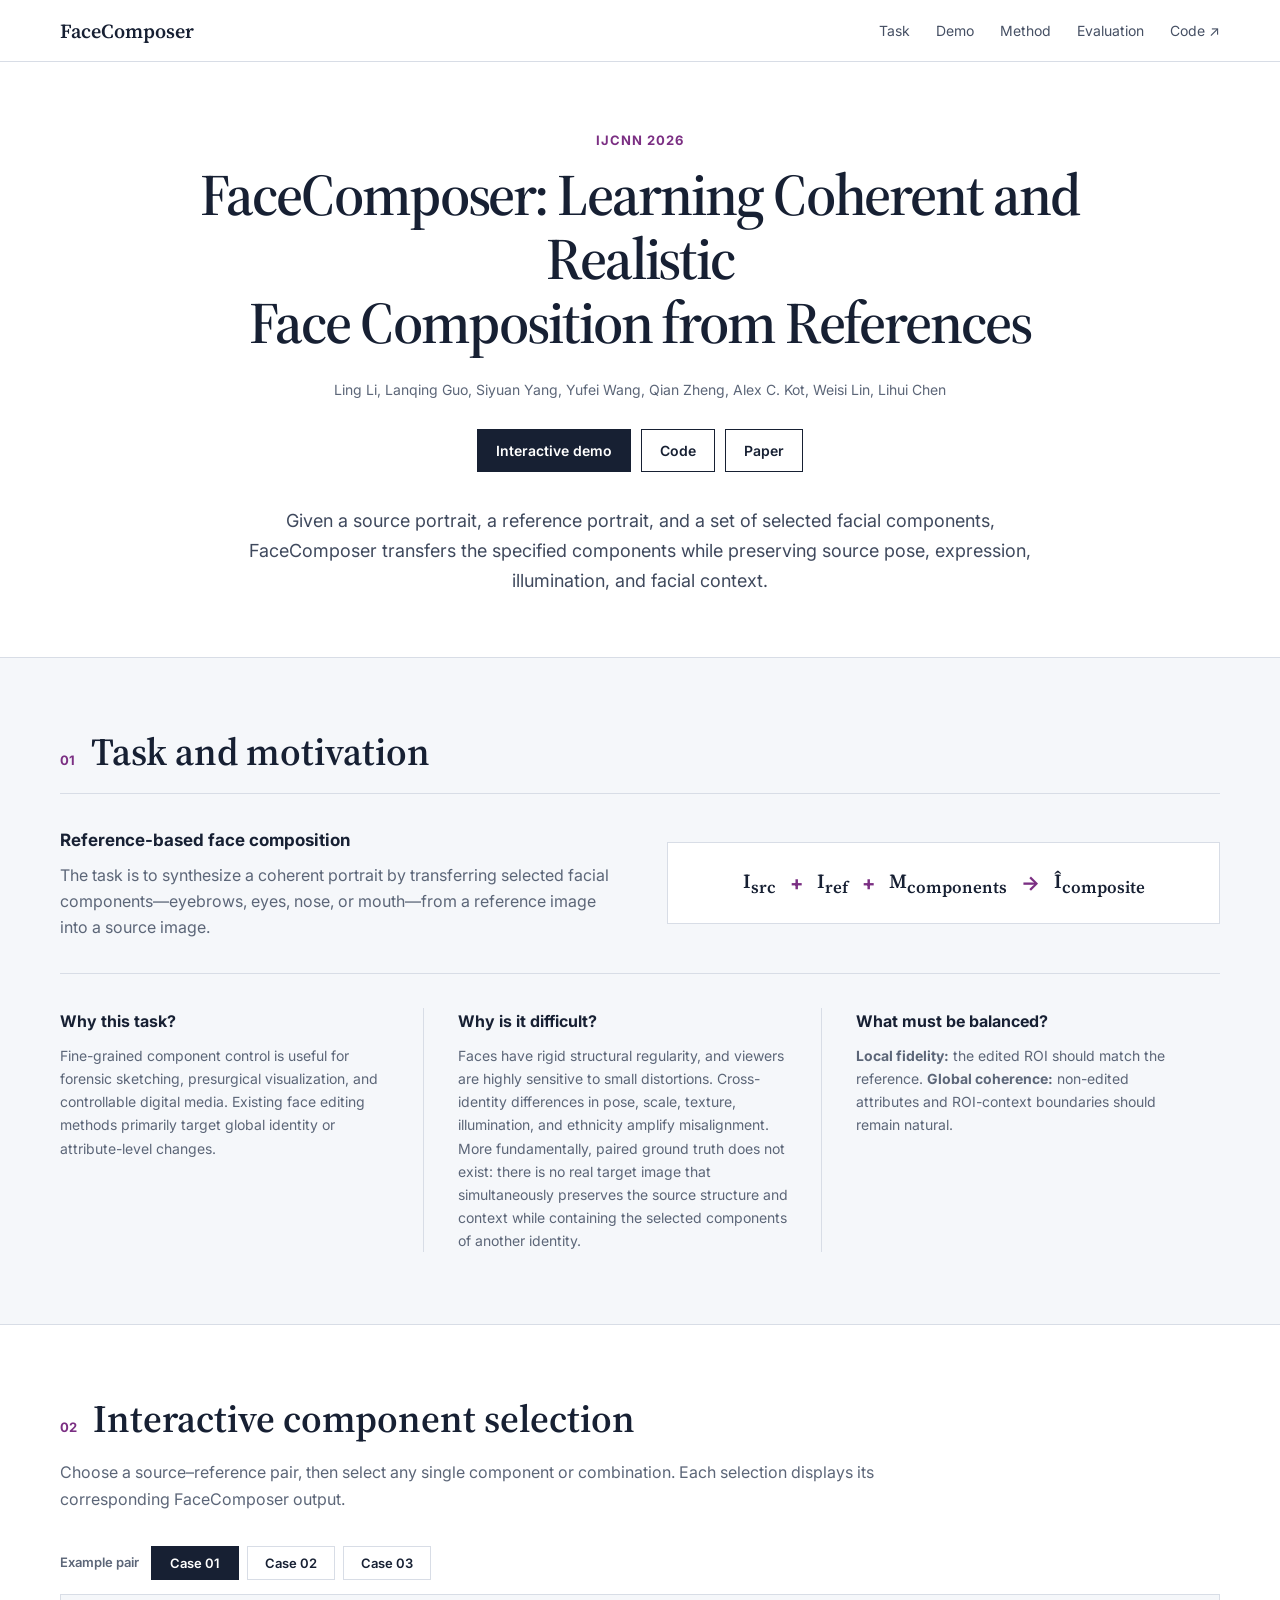
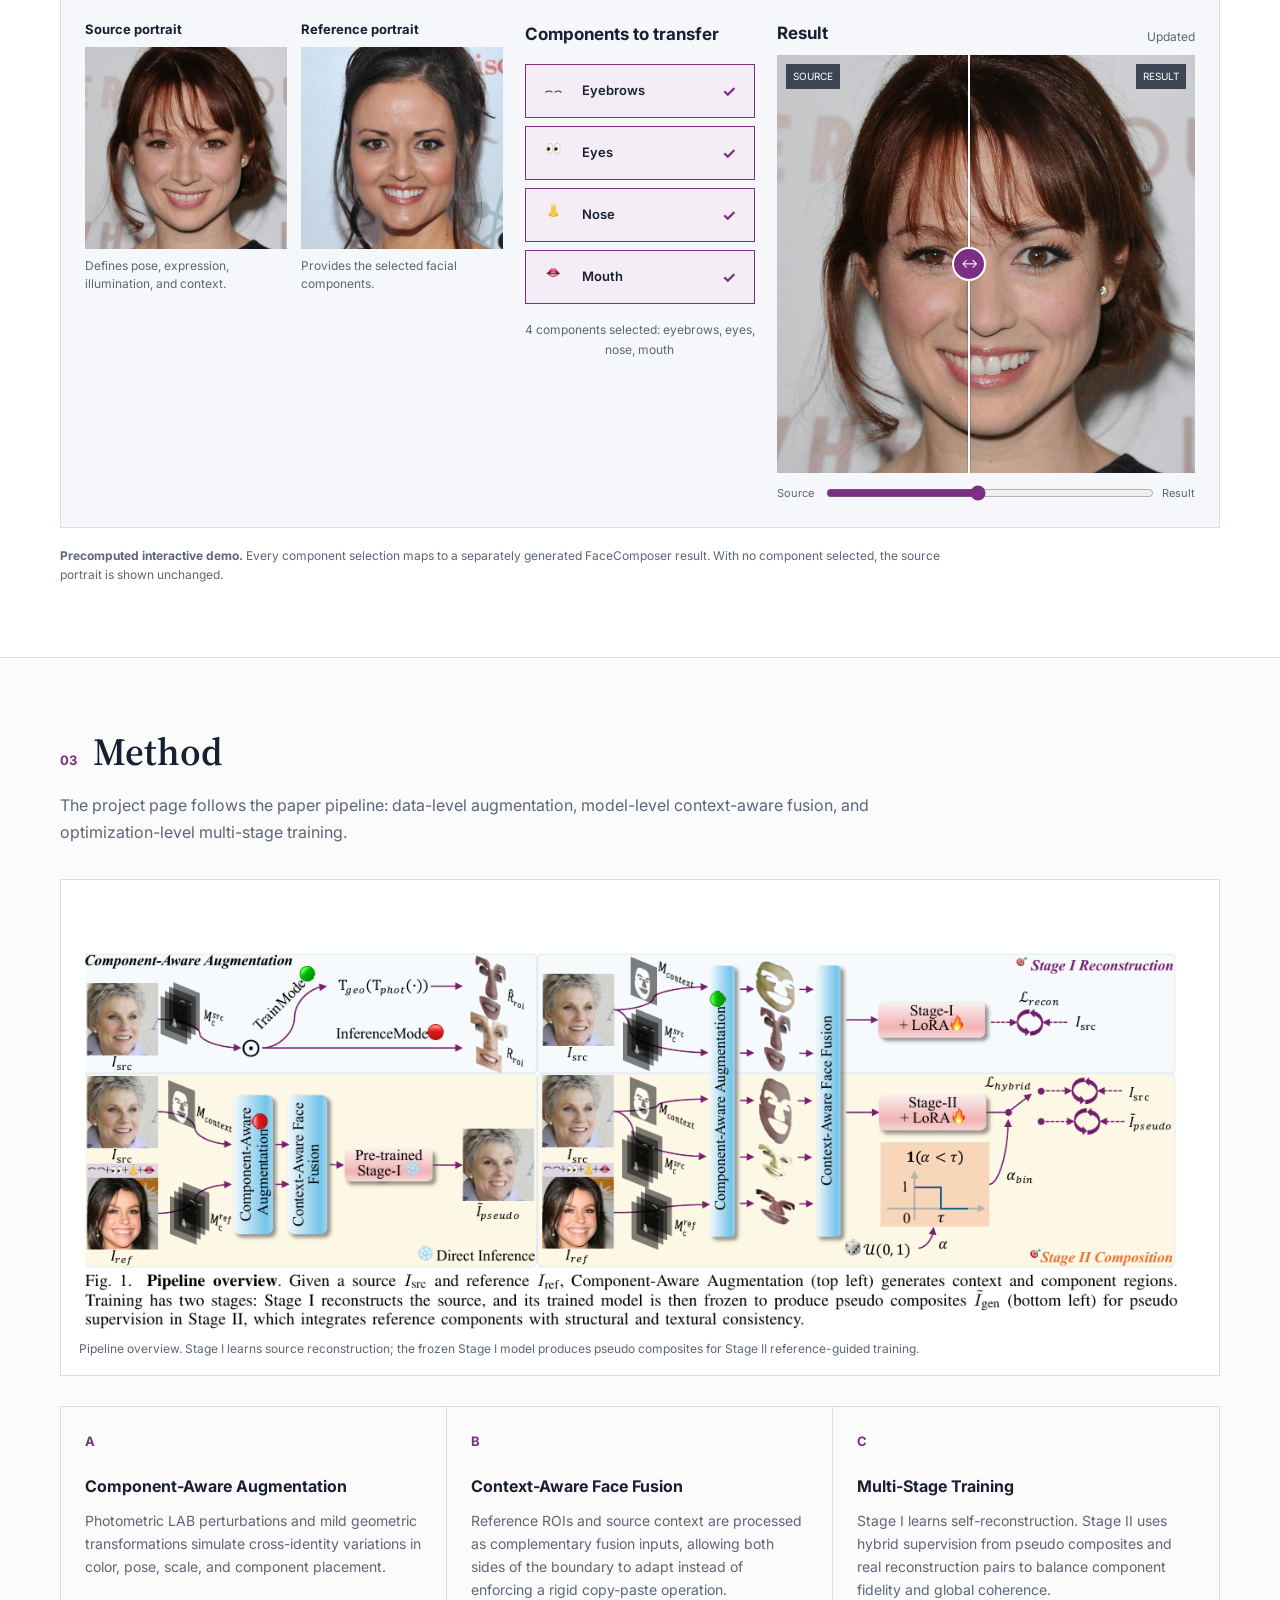
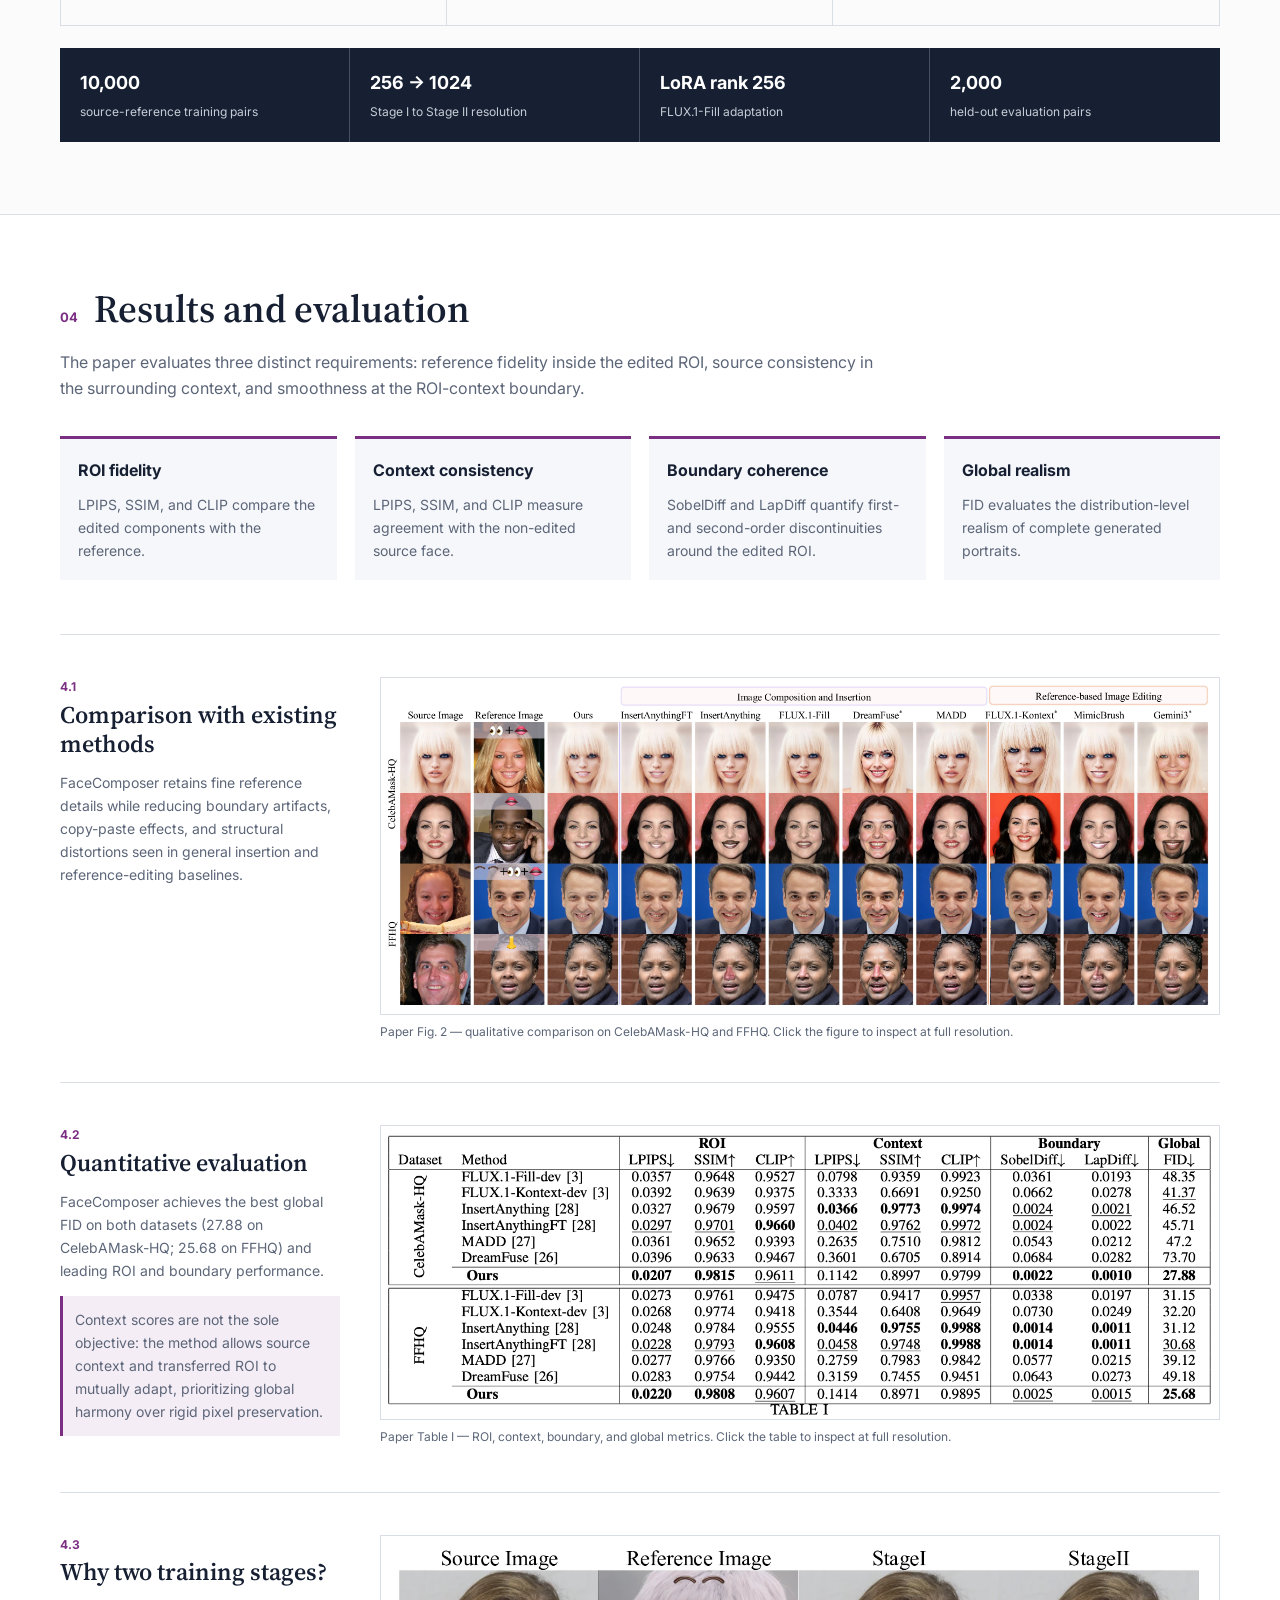
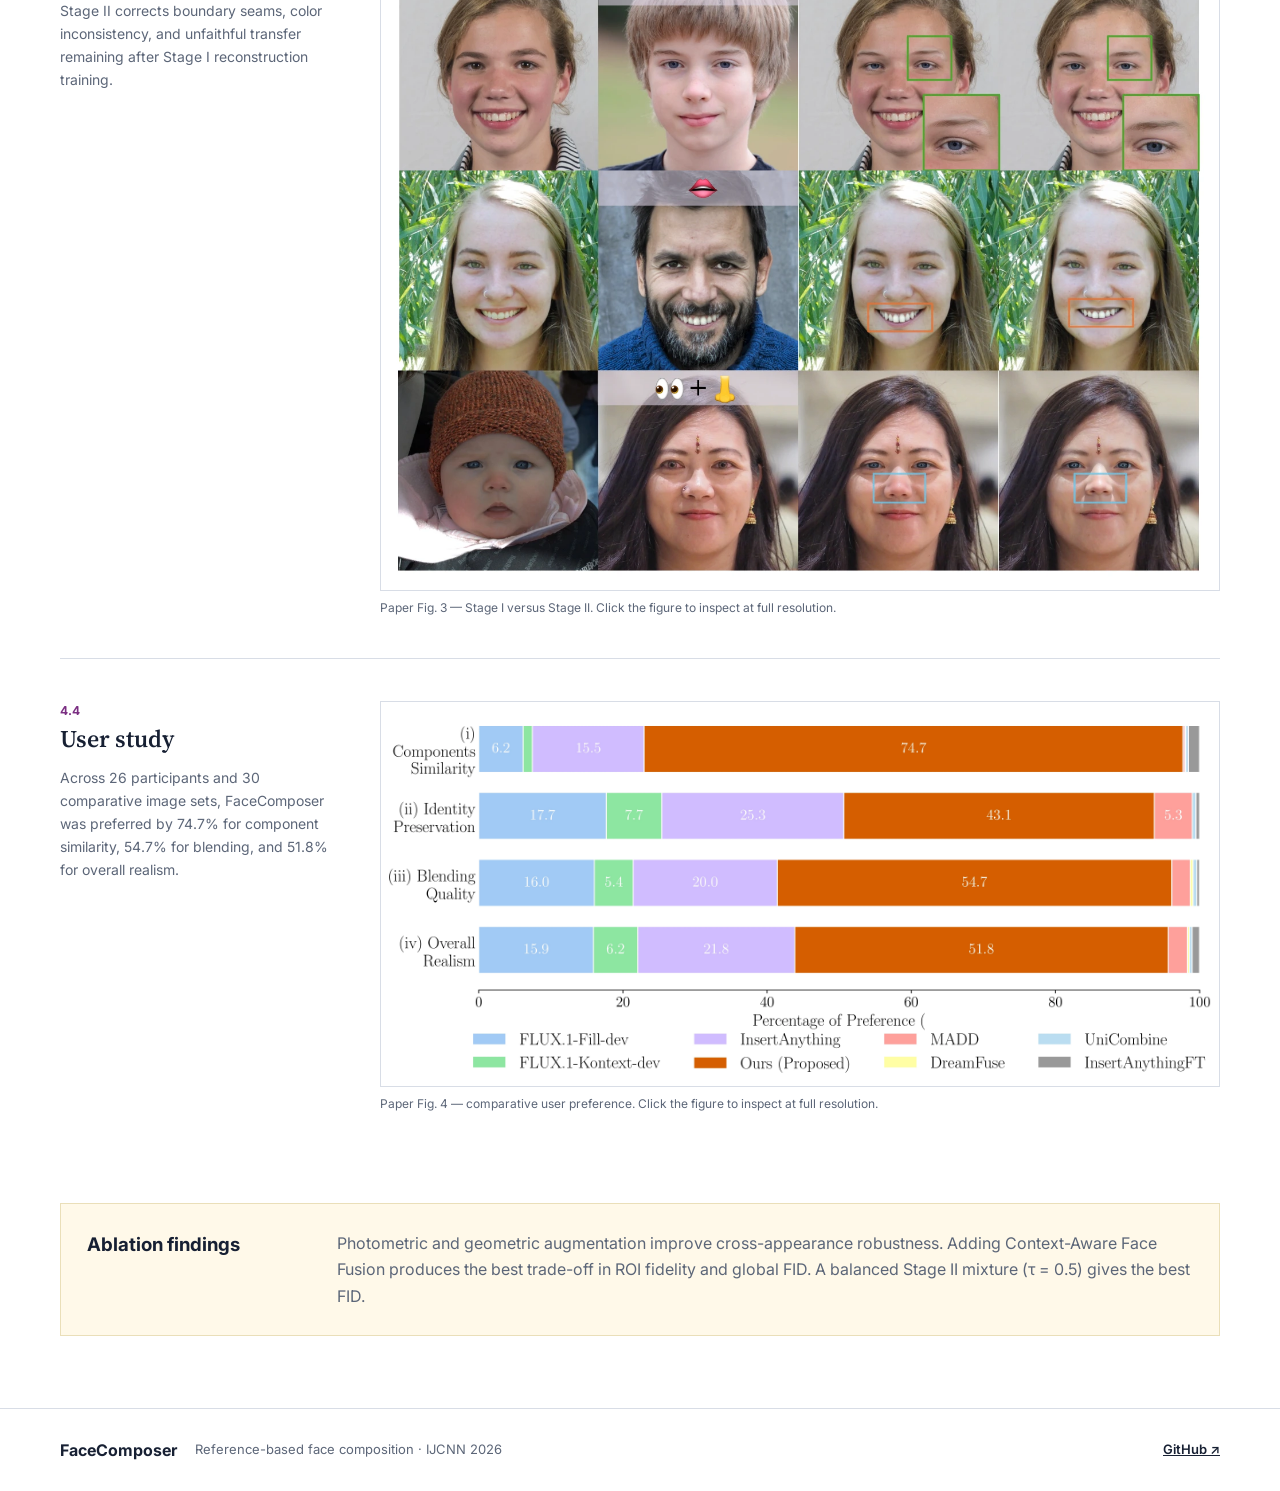
==== faceComposer/index.html @ 1a98e74d "Initial research demo portfolio" ====
<!doctype html>
<html lang="en">
  <head>
    <meta charset="UTF-8" />
    <meta name="viewport" content="width=device-width, initial-scale=1.0" />
    <meta name="description" content="FaceComposer: reference-based face composition with component-level control." />
    <title>FaceComposer — Project Page</title>
    <link rel="preconnect" href="https://fonts.googleapis.com" />
    <link rel="preconnect" href="https://fonts.gstatic.com" crossorigin />
    <link href="https://fonts.googleapis.com/css2?family=Inter:wght@400;500;600;700&family=Source+Serif+4:ital,wght@0,600;1,600&display=swap" rel="stylesheet" />
    <link rel="stylesheet" href="styles.css" />
  </head>
  <body>
    <header class="site-header">
      <a class="brand" href="#top">FaceComposer</a>
      <nav aria-label="Primary navigation">
        <a href="#task">Task</a>
        <a href="#demo">Demo</a>
        <a href="#method">Method</a>
        <a href="#evaluation">Evaluation</a>
        <a href="https://github.com/Ling27/FaceComposer" target="_blank" rel="noreferrer">Code ↗</a>
      </nav>
    </header>

    <main id="top">
      <section class="paper-header container">
        <p class="venue">IJCNN 2026</p>
        <h1>FaceComposer: Learning Coherent and Realistic<br class="desktop-only" /> Face Composition from References</h1>
        <p class="authors">Ling Li, Lanqing Guo, Siyuan Yang, Yufei Wang, Qian Zheng, Alex C. Kot, Weisi Lin, Lihui Chen</p>
        <div class="link-row">
          <a class="primary-link" href="#demo">Interactive demo</a>
          <a href="https://github.com/Ling27/FaceComposer" target="_blank" rel="noreferrer">Code</a>
          <a href="assets/IJCNN2026_FaceComposer.pdf" target="_blank">Paper</a>
        </div>
        <p class="summary">Given a source portrait, a reference portrait, and a set of selected facial components, FaceComposer transfers the specified components while preserving source pose, expression, illumination, and facial context.</p>
      </section>

      <section class="task-section section" id="task">
        <div class="container">
          <div class="section-title"><span>01</span><h2>Task and motivation</h2></div>
          <div class="task-definition">
            <div class="task-copy">
              <h3>Reference-based face composition</h3>
              <p>The task is to synthesize a coherent portrait by transferring selected facial components—eyebrows, eyes, nose, or mouth—from a reference image into a source image.</p>
            </div>
            <div class="task-formula" aria-label="Task definition">
              <span>I<sub>src</sub></span><b>+</b><span>I<sub>ref</sub></span><b>+</b><span>M<sub>components</sub></span><b>→</b><span>Î<sub>composite</sub></span>
            </div>
          </div>
          <div class="motivation-grid">
            <article>
              <h3>Why this task?</h3>
              <p>Fine-grained component control is useful for forensic sketching, presurgical visualization, and controllable digital media. Existing face editing methods primarily target global identity or attribute-level changes.</p>
            </article>
            <article>
              <h3>Why is it difficult?</h3>
              <p>Faces have rigid structural regularity, and viewers are highly sensitive to small distortions. Cross-identity differences in pose, scale, texture, illumination, and ethnicity amplify misalignment. More fundamentally, paired ground truth does not exist: there is no real target image that simultaneously preserves the source structure and context while containing the selected components of another identity.</p>
            </article>
            <article>
              <h3>What must be balanced?</h3>
              <p><strong>Local fidelity:</strong> the edited ROI should match the reference. <strong>Global coherence:</strong> non-edited attributes and ROI-context boundaries should remain natural.</p>
            </article>
          </div>
        </div>
      </section>

      <section class="section demo-section" id="demo">
        <div class="container">
          <div class="section-title"><span>02</span><h2>Interactive component selection</h2></div>
          <p class="section-lead">Choose a source–reference pair, then select any single component or combination. Each selection displays its corresponding FaceComposer output.</p>

          <div class="case-selector" role="group" aria-label="Select a source and reference pair">
            <span>Example pair</span>
            <button class="case-option active" type="button" data-case="case-01" aria-pressed="true">Case 01</button>
            <button class="case-option" type="button" data-case="case-02" aria-pressed="false">Case 02</button>
            <button class="case-option" type="button" data-case="case-03" aria-pressed="false">Case 03</button>
          </div>

          <div class="demo-layout">
            <div class="inputs">
              <figure>
                <div class="figure-label">Source portrait</div>
                <img id="source-portrait" src="case-01/01628_04393_source.png" alt="Source portrait for Case 01" />
                <figcaption>Defines pose, expression, illumination, and context.</figcaption>
              </figure>
              <figure>
                <div class="figure-label">Reference portrait</div>
                <img id="reference-portrait" src="case-01/01628_04393_reference.png" alt="Reference portrait for Case 01" />
                <figcaption>Provides the selected facial components.</figcaption>
              </figure>
            </div>

            <div class="controls">
              <h3>Components to transfer</h3>
              <div class="component-grid">
                <label class="component-option"><input type="checkbox" value="eyebrows" checked /><img src="components_assets/logo_eyebrows.png" alt="" aria-hidden="true" /><span>Eyebrows</span><b>✓</b></label>
                <label class="component-option"><input type="checkbox" value="eyes" checked /><img src="components_assets/logo_eyes.png" alt="" aria-hidden="true" /><span>Eyes</span><b>✓</b></label>
                <label class="component-option"><input type="checkbox" value="nose" checked /><img src="components_assets/logo_nose.png" alt="" aria-hidden="true" /><span>Nose</span><b>✓</b></label>
                <label class="component-option"><input type="checkbox" value="mouth" checked /><img src="components_assets/logo_mouth.png" alt="" aria-hidden="true" /><span>Mouth</span><b>✓</b></label>
              </div>
              <p id="selection-summary" aria-live="polite">4 components selected</p>
            </div>

            <div class="result-panel">
              <div class="result-heading"><h3>Result</h3><span id="result-status">Ready</span></div>
              <div class="comparison">
                <img id="result-image" src="case-01/01628_04393_eyebrows_eyes_mouth_nose.png" alt="FaceComposer result for Case 01 with eyebrows, eyes, nose, and mouth transferred" />
                <div class="before-layer" id="before-layer"><img id="comparison-source" src="case-01/01628_04393_source.png" alt="Source portrait for Case 01" /></div>
                <div class="divider" id="divider"><span>↔</span></div>
                <span class="comparison-label before-label">Source</span><span class="comparison-label after-label">Result</span>
                <div class="processing-overlay" id="processing-overlay" aria-hidden="true"><span></span><p>Updating selected regions</p></div>
              </div>
              <label class="slider-label" for="comparison-slider"><span>Source</span><input id="comparison-slider" type="range" min="0" max="100" value="46" /><span>Result</span></label>
            </div>
          </div>
          <p class="technical-note"><strong>Precomputed interactive demo.</strong> Every component selection maps to a separately generated FaceComposer result. With no component selected, the source portrait is shown unchanged.</p>
        </div>
      </section>

      <section class="section method-section" id="method">
        <div class="container">
          <div class="section-title"><span>03</span><h2>Method</h2></div>
          <p class="section-lead">The project page follows the paper pipeline: data-level augmentation, model-level context-aware fusion, and optimization-level multi-stage training.</p>
          <figure class="pipeline-figure">
            <img src="assets/paper-pipeline.png" alt="FaceComposer pipeline showing Component-Aware Augmentation, Context-Aware Face Fusion, Stage I reconstruction, and Stage II composition" />
            <figcaption>Pipeline overview. Stage I learns source reconstruction; the frozen Stage I model produces pseudo composites for Stage II reference-guided training.</figcaption>
          </figure>
          <div class="method-grid">
            <article><span>A</span><h3>Component-Aware Augmentation</h3><p>Photometric LAB perturbations and mild geometric transformations simulate cross-identity variations in color, pose, scale, and component placement.</p></article>
            <article><span>B</span><h3>Context-Aware Face Fusion</h3><p>Reference ROIs and source context are processed as complementary fusion inputs, allowing both sides of the boundary to adapt instead of enforcing a rigid copy-paste operation.</p></article>
            <article><span>C</span><h3>Multi-Stage Training</h3><p>Stage I learns self-reconstruction. Stage II uses hybrid supervision from pseudo composites and real reconstruction pairs to balance component fidelity and global coherence.</p></article>
          </div>
          <div class="implementation-strip">
            <div><strong>10,000</strong><span>source-reference training pairs</span></div><div><strong>256 → 1024</strong><span>Stage I to Stage II resolution</span></div><div><strong>LoRA rank 256</strong><span>FLUX.1-Fill adaptation</span></div><div><strong>2,000</strong><span>held-out evaluation pairs</span></div>
          </div>
        </div>
      </section>

      <section class="section evaluation-section" id="evaluation">
        <div class="container">
          <div class="section-title"><span>04</span><h2>Results and evaluation</h2></div>
          <p class="section-lead">The paper evaluates three distinct requirements: reference fidelity inside the edited ROI, source consistency in the surrounding context, and smoothness at the ROI-context boundary.</p>
          <div class="metric-definitions">
            <article><h3>ROI fidelity</h3><p>LPIPS, SSIM, and CLIP compare the edited components with the reference.</p></article>
            <article><h3>Context consistency</h3><p>LPIPS, SSIM, and CLIP measure agreement with the non-edited source face.</p></article>
            <article><h3>Boundary coherence</h3><p>SobelDiff and LapDiff quantify first- and second-order discontinuities around the edited ROI.</p></article>
            <article><h3>Global realism</h3><p>FID evaluates the distribution-level realism of complete generated portraits.</p></article>
          </div>

          <article class="result-block">
            <div class="result-copy"><p class="result-index">4.1</p><h3>Comparison with existing methods</h3><p>FaceComposer retains fine reference details while reducing boundary artifacts, copy-paste effects, and structural distortions seen in general insertion and reference-editing baselines.</p></div>
            <figure><a class="figure-link" href="assets/qualitative-comparison.webp" target="_blank" aria-label="Open qualitative comparison at full resolution"><img src="assets/qualitative-comparison.webp" alt="Qualitative comparison between FaceComposer and baseline methods" /></a><figcaption>Paper Fig. 2 — qualitative comparison on CelebAMask-HQ and FFHQ. Click the figure to inspect at full resolution.</figcaption></figure>
          </article>
          <article class="result-block">
            <div class="result-copy"><p class="result-index">4.2</p><h3>Quantitative evaluation</h3><p>FaceComposer achieves the best global FID on both datasets (27.88 on CelebAMask-HQ; 25.68 on FFHQ) and leading ROI and boundary performance.</p><p class="result-caveat">Context scores are not the sole objective: the method allows source context and transferred ROI to mutually adapt, prioritizing global harmony over rigid pixel preservation.</p></div>
            <figure><a class="figure-link" href="assets/quantitative-table.png" target="_blank" aria-label="Open quantitative table at full resolution"><img src="assets/quantitative-table.png" alt="Quantitative evaluation table from the FaceComposer paper" /></a><figcaption>Paper Table I — ROI, context, boundary, and global metrics. Click the table to inspect at full resolution.</figcaption></figure>
          </article>
          <article class="result-block">
            <div class="result-copy"><p class="result-index">4.3</p><h3>Why two training stages?</h3><p>Stage II corrects boundary seams, color inconsistency, and unfaithful transfer remaining after Stage I reconstruction training.</p></div>
            <figure><a class="figure-link" href="assets/cross_stage_v2.webp" target="_blank" aria-label="Open Stage I and Stage II comparison at full resolution"><img src="assets/cross_stage_v2.webp" alt="Stage I and Stage II qualitative comparison" /></a><figcaption>Paper Fig. 3 — Stage I versus Stage II. Click the figure to inspect at full resolution.</figcaption></figure>
          </article>
          <article class="result-block">
            <div class="result-copy"><p class="result-index">4.4</p><h3>User study</h3><p>Across 26 participants and 30 comparative image sets, FaceComposer was preferred by 74.7% for component similarity, 54.7% for blending, and 51.8% for overall realism.</p></div>
            <figure><a class="figure-link" href="assets/userStudy_part1_v2.webp" target="_blank" aria-label="Open user study figure at full resolution"><img src="assets/userStudy_part1_v2.webp" alt="User preference results across component similarity, identity preservation, blending quality, and realism" /></a><figcaption>Paper Fig. 4 — comparative user preference. Click the figure to inspect at full resolution.</figcaption></figure>
          </article>
          <div class="ablation-summary"><h3>Ablation findings</h3><p>Photometric and geometric augmentation improve cross-appearance robustness. Adding Context-Aware Face Fusion produces the best trade-off in ROI fidelity and global FID. A balanced Stage II mixture (τ = 0.5) gives the best FID.</p></div>
        </div>
      </section>
    </main>
    <footer><div class="container"><strong>FaceComposer</strong><span>Reference-based face composition · IJCNN 2026</span><a href="https://github.com/Ling27/FaceComposer" target="_blank" rel="noreferrer">GitHub ↗</a></div></footer>
    <script src="app.js"></script>
  </body>
</html>
---- faceComposer/styles.css ----
:root { --ink:#172033; --muted:#5c6678; --line:#d8dde6; --soft:#f5f7fa; --accent:#7b2f83; --accent-soft:#f4edf6; --cream:#fff9e9; }
* { box-sizing:border-box; }
html { scroll-behavior:smooth; }
body { margin:0; color:var(--ink); background:#fff; font:16px/1.65 Inter,Arial,sans-serif; }
img { display:block; max-width:100%; }
a { color:inherit; }
.container { width:min(1160px,calc(100% - 40px)); margin-inline:auto; }
.site-header { position:sticky; top:0; z-index:20; display:flex; justify-content:space-between; align-items:center; min-height:62px; padding:0 max(20px,calc((100vw - 1160px)/2)); border-bottom:1px solid var(--line); background:rgba(255,255,255,.96); backdrop-filter:blur(8px); }
.brand { font:600 20px "Source Serif 4",serif; text-decoration:none; }
nav { display:flex; gap:26px; font-size:14px; }
nav a { text-decoration:none; color:#465064; }
nav a:hover { color:var(--accent); }
.paper-header { padding:68px 0 62px; text-align:center; }
.venue { margin:0 0 12px; color:var(--accent); font-size:13px; font-weight:700; letter-spacing:.08em; text-transform:uppercase; }
h1 { max-width:1050px; margin:0 auto; font:600 clamp(2.3rem,4.6vw,4.15rem)/1.08 "Source Serif 4",serif; letter-spacing:-.035em; }
.authors { max-width:900px; margin:24px auto 0; color:var(--muted); font-size:14px; }
.link-row { display:flex; justify-content:center; gap:10px; margin:28px 0; }
.link-row a { padding:9px 18px; border:1px solid var(--ink); text-decoration:none; font-size:14px; font-weight:600; }
.link-row .primary-link { background:var(--ink); color:white; }
.summary { max-width:840px; margin:34px auto 0; color:#3f495d; font-size:18px; }
.section { padding:72px 0; border-top:1px solid var(--line); }
.section-title { display:flex; align-items:baseline; gap:16px; margin-bottom:18px; }
.section-title span { color:var(--accent); font-size:13px; font-weight:700; }
.section-title h2 { margin:0; font:600 clamp(1.9rem,3vw,2.7rem)/1.15 "Source Serif 4",serif; }
.section-lead { max-width:820px; margin:0 0 34px; color:var(--muted); }
.task-section { background:var(--soft); }
.task-definition { display:grid; grid-template-columns:1fr 1fr; gap:54px; align-items:center; padding:32px 0; border-top:1px solid var(--line); border-bottom:1px solid var(--line); }
.task-copy h3,.controls h3,.result-heading h3 { margin:0 0 8px; font-size:17px; }
.task-copy p { margin:0; color:var(--muted); }
.task-formula { display:flex; align-items:center; justify-content:center; flex-wrap:wrap; gap:14px; padding:24px; background:#fff; border:1px solid var(--line); font:600 20px "Source Serif 4",serif; }
.task-formula b { color:var(--accent); font-family:Inter,sans-serif; }
.motivation-grid { display:grid; grid-template-columns:repeat(3,1fr); gap:34px; margin-top:34px; }
.motivation-grid article { padding-right:28px; border-right:1px solid var(--line); }
.motivation-grid article:last-child { border:0; }
.motivation-grid h3,.method-grid h3,.metric-definitions h3 { margin:0 0 10px; font-size:16px; }
.motivation-grid p,.method-grid p,.metric-definitions p { margin:0; color:var(--muted); font-size:14px; }
.case-selector { display:flex; align-items:center; gap:8px; margin:0 0 14px; }
.case-selector > span { margin-right:4px; color:var(--muted); font-size:13px; font-weight:600; }
.case-option { min-width:88px; padding:8px 14px; border:1px solid var(--line); background:#fff; color:var(--ink); font:600 13px Inter,Arial,sans-serif; cursor:pointer; }
.case-option:hover { border-color:var(--accent); }
.case-option.active { border-color:var(--ink); background:var(--ink); color:#fff; }
.demo-layout { display:grid; grid-template-columns:1.05fr .58fr 1.05fr; gap:22px; align-items:start; padding:24px; border:1px solid var(--line); background:var(--soft); }
.inputs { display:grid; grid-template-columns:1fr 1fr; gap:14px; }
figure { margin:0; }
.figure-label { margin-bottom:7px; font-size:13px; font-weight:700; }
.inputs figure img,.comparison { width:100%; aspect-ratio:1; object-fit:cover; background:#e7e9ed; }
figcaption { margin-top:8px; color:var(--muted); font-size:12px; line-height:1.45; }
.controls { min-width:0; padding-top:1px; }
.component-grid { display:grid; gap:8px; margin:16px 0; }
.component-option { position:relative; display:grid; grid-template-columns:34px 1fr 20px; align-items:center; gap:10px; min-height:54px; padding:8px 12px; border:1px solid var(--line); background:#fff; cursor:pointer; }
.component-option:has(input:checked) { border-color:var(--accent); background:var(--accent-soft); }
.component-option input { position:absolute; opacity:0; }
.component-option img { width:31px; height:31px; object-fit:contain; }
.component-option:first-child img { height:17px; }
.component-option span { font-size:13px; font-weight:600; }
.component-option b { color:var(--accent); opacity:0; }
.component-option:has(input:checked) b { opacity:1; }
#compose-button { width:100%; padding:12px; border:1px solid var(--ink); background:var(--ink); color:#fff; font-weight:600; cursor:pointer; }
#compose-button:disabled { opacity:.4; cursor:not-allowed; }
#selection-summary { margin:8px 0 0; color:var(--muted); font-size:12px; text-align:center; }
.result-heading { display:flex; justify-content:space-between; align-items:center; }
.result-heading span { color:var(--muted); font-size:12px; }
.comparison { position:relative; overflow:hidden; user-select:none; }
#result-image,.before-layer,.before-layer img { width:100%; height:100%; object-fit:cover; display:block; }
.before-layer { position:absolute; inset:0; overflow:hidden; clip-path:inset(0 54% 0 0); }
.before-layer img { position:absolute; inset:0; }
.divider { position:absolute; top:0; bottom:0; left:46%; width:2px; background:#fff; transform:translateX(-1px); box-shadow:0 0 0 1px rgba(0,0,0,.14); }
.divider span { position:absolute; top:50%; left:50%; display:grid; place-items:center; width:34px; height:34px; transform:translate(-50%,-50%); border:2px solid #fff; border-radius:50%; background:var(--accent); color:#fff; font-size:13px; }
.comparison-label { position:absolute; top:9px; padding:4px 7px; background:rgba(23,32,51,.78); color:#fff; font-size:10px; text-transform:uppercase; }
.before-label { left:9px; } .after-label { right:9px; }
.slider-label { display:grid; grid-template-columns:auto 1fr auto; gap:10px; align-items:center; margin-top:10px; color:var(--muted); font-size:11px; }
.slider-label input { width:100%; accent-color:var(--accent); }
.processing-overlay { position:absolute; inset:0; display:grid; place-content:center; justify-items:center; gap:10px; background:rgba(255,255,255,.88); opacity:0; pointer-events:none; transition:opacity .15s; }
.processing-overlay.active { opacity:1; }
.processing-overlay span { width:30px; height:30px; border:2px solid #ccd2dc; border-top-color:var(--accent); border-radius:50%; animation:spin .7s linear infinite; }
.processing-overlay p { margin:0; color:var(--ink); font-size:12px; }
@keyframes spin { to { transform:rotate(360deg); } }
.technical-note { max-width:880px; margin:18px 0 0; color:var(--muted); font-size:12px; }
.method-section { background:#fbfbfc; }
.pipeline-figure { padding:18px; border:1px solid var(--line); background:#fff; }
.pipeline-figure img { width:100%; }
.method-grid { display:grid; grid-template-columns:repeat(3,1fr); gap:0; margin-top:30px; border:1px solid var(--line); }
.method-grid article { padding:24px; border-right:1px solid var(--line); }
.method-grid article:last-child { border:0; }
.method-grid article > span { display:block; margin-bottom:20px; color:var(--accent); font-size:13px; font-weight:700; }
.implementation-strip { display:grid; grid-template-columns:repeat(4,1fr); margin-top:22px; background:var(--ink); color:#fff; }
.implementation-strip div { padding:20px; border-right:1px solid #465064; }
.implementation-strip div:last-child { border:0; }
.implementation-strip strong,.implementation-strip span { display:block; }
.implementation-strip strong { font-size:18px; }
.implementation-strip span { margin-top:4px; color:#c6ccd5; font-size:12px; }
.metric-definitions { display:grid; grid-template-columns:repeat(4,1fr); gap:18px; margin-bottom:54px; }
.metric-definitions article { padding:18px; border-top:3px solid var(--accent); background:var(--soft); }
.result-block { display:grid; grid-template-columns:280px 1fr; gap:40px; align-items:start; padding:42px 0; border-top:1px solid var(--line); }
.result-copy h3 { margin:4px 0 12px; font:600 24px/1.2 "Source Serif 4",serif; }
.result-copy > p:not(.result-index) { margin:0 0 14px; color:var(--muted); font-size:14px; }
.result-index { margin:0; color:var(--accent); font-size:12px; font-weight:700; }
.result-caveat { padding:12px; border-left:3px solid var(--accent); background:var(--accent-soft); }
.result-block figure img { width:100%; border:1px solid var(--line); }
.figure-link { display:block; cursor:zoom-in; }
.figure-link img { transition:border-color .15s ease; }
.figure-link:hover img { border-color:var(--accent); }
.ablation-summary { display:grid; grid-template-columns:220px 1fr; gap:30px; margin-top:48px; padding:26px; background:var(--cream); border:1px solid #eadfb9; }
.ablation-summary h3,.ablation-summary p { margin:0; }
.ablation-summary p { color:var(--muted); }
footer { border-top:1px solid var(--line); padding:28px 0; }
footer .container { display:flex; align-items:center; gap:18px; }
footer span { flex:1; color:var(--muted); font-size:13px; }
footer a { font-size:13px; font-weight:600; }
@media (max-width:960px) {
  .demo-layout { grid-template-columns:1fr 1fr; }
  .inputs { grid-column:1/-1; }
  .method-grid,.metric-definitions { grid-template-columns:1fr 1fr; }
  .method-grid article:nth-child(2) { border-right:0; }
  .method-grid article:last-child { border-top:1px solid var(--line); }
  .implementation-strip { grid-template-columns:1fr 1fr; }
}
@media (max-width:700px) {
  nav a:not(:last-child) { display:none; }
  .paper-header { padding:48px 0; }
  .desktop-only { display:none; }
  .summary { font-size:16px; }
  .section { padding:52px 0; }
  .task-definition,.motivation-grid,.demo-layout,.result-block,.ablation-summary { grid-template-columns:1fr; }
  .case-selector { align-items:stretch; flex-wrap:wrap; }
  .case-selector > span { width:100%; }
  .case-option { flex:1; }
  .motivation-grid article { padding:0 0 22px; border-right:0; border-bottom:1px solid var(--line); }
  .demo-layout { padding:14px; }
  .method-grid,.metric-definitions,.implementation-strip { grid-template-columns:1fr; }
  .method-grid article,.implementation-strip div { border-right:0; border-bottom:1px solid var(--line); }
  .pipeline-figure { overflow-x:auto; }
  .pipeline-figure img { min-width:760px; }
  footer .container { align-items:flex-start; flex-direction:column; }
}
@media (prefers-reduced-motion:reduce) { html{scroll-behavior:auto} *,*::before,*::after{animation-duration:.01ms!important;transition-duration:.01ms!important} }
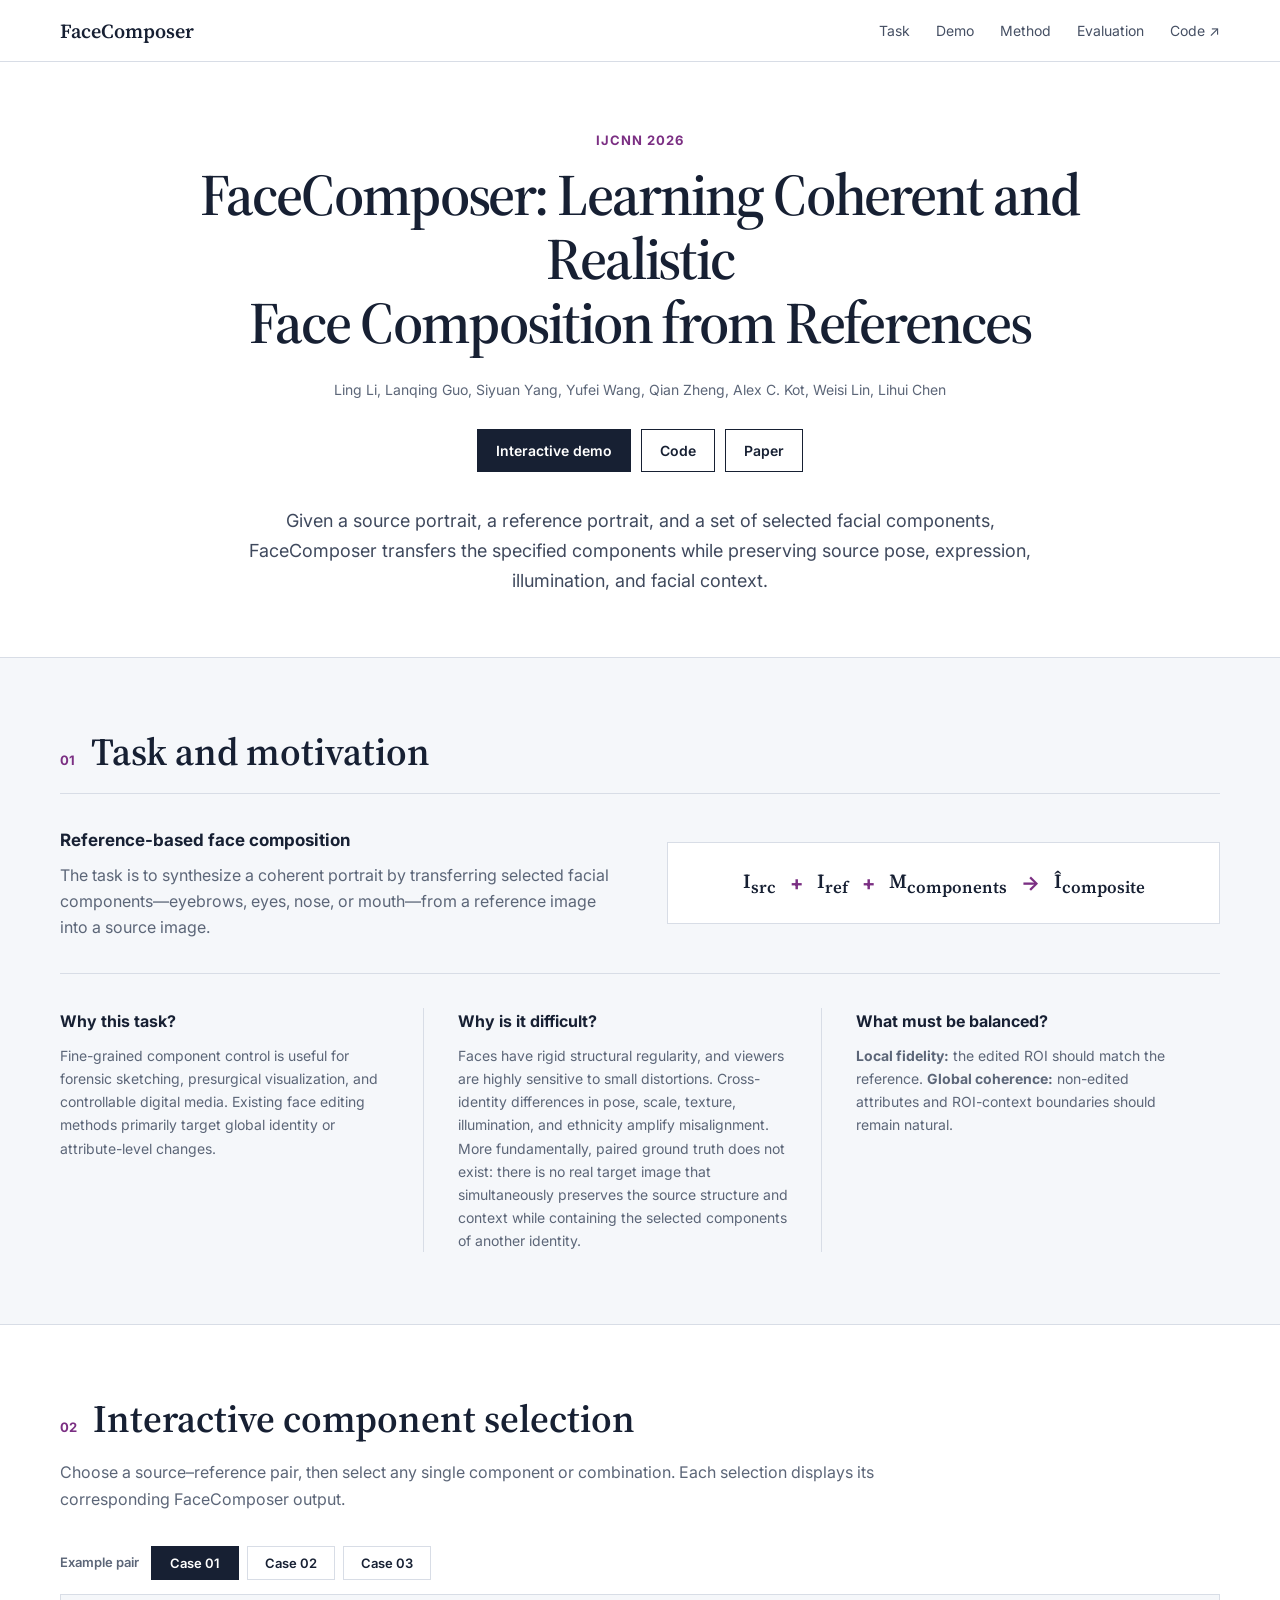
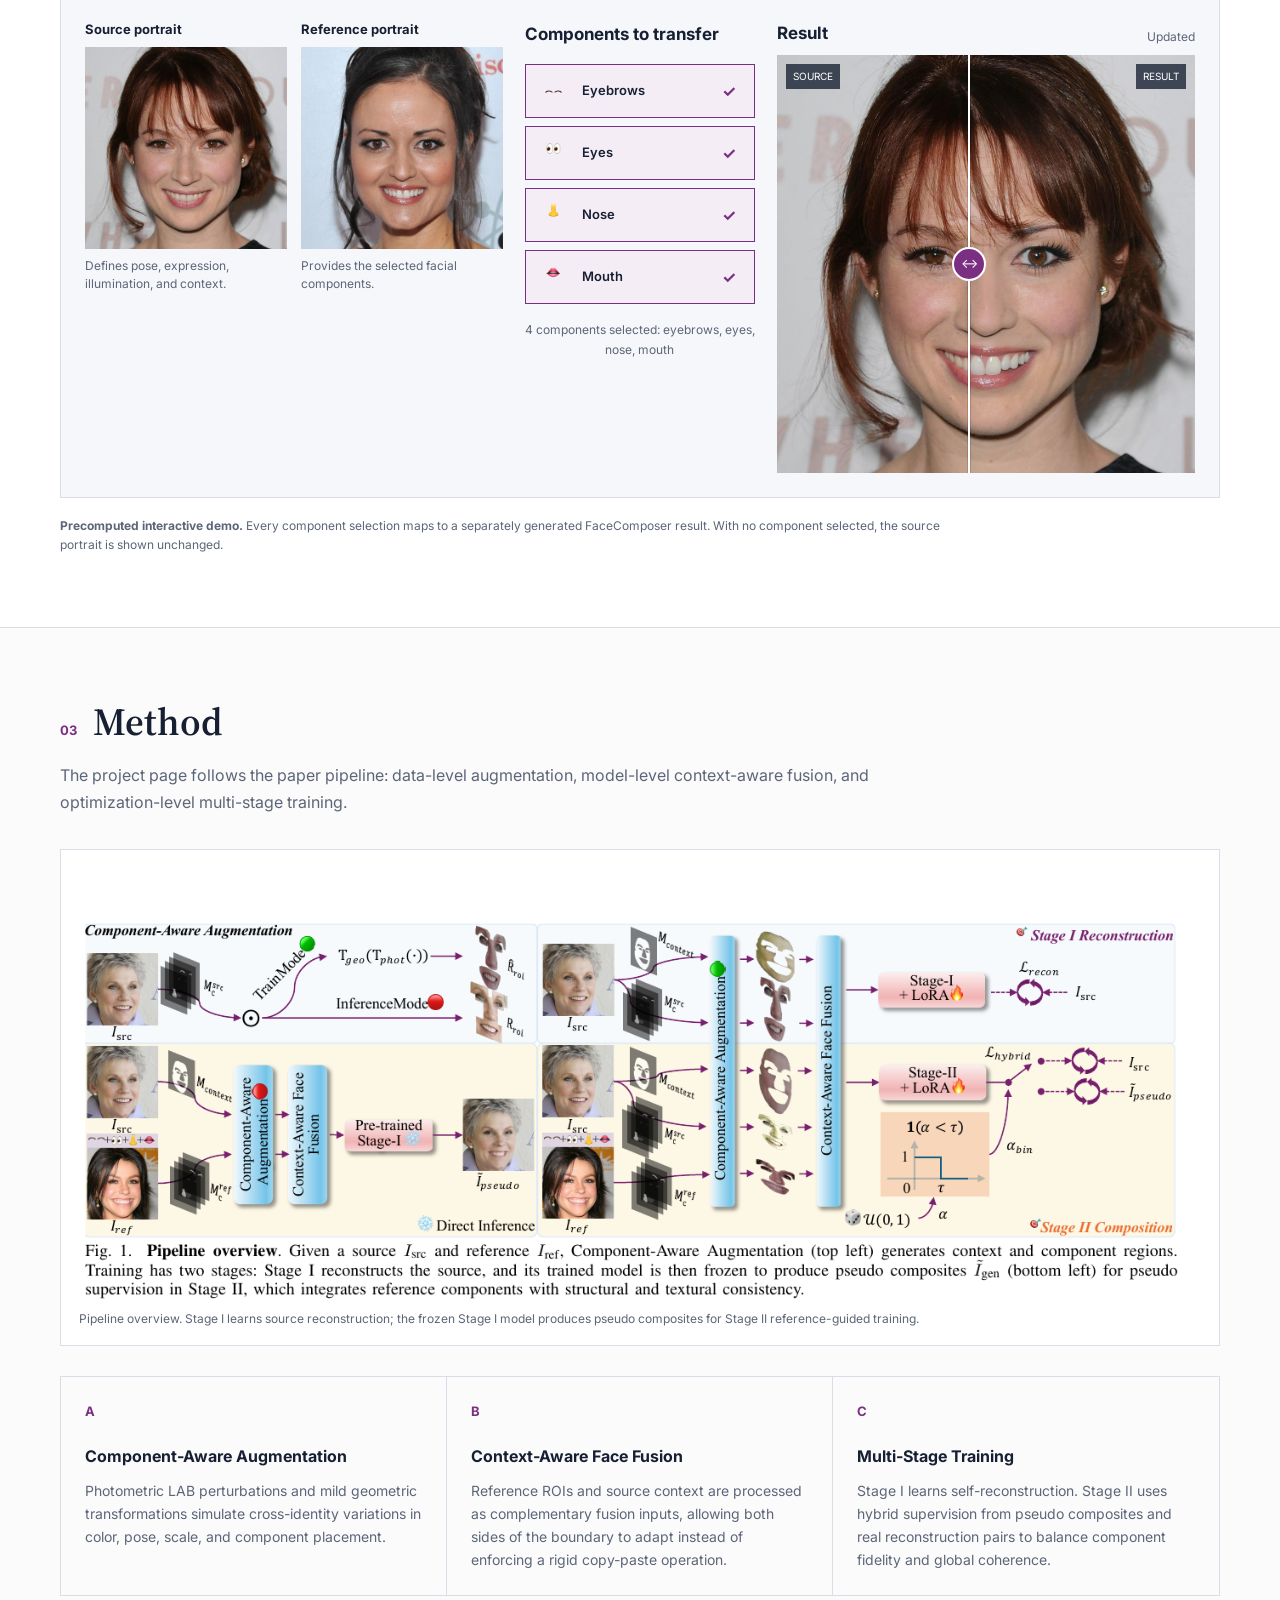
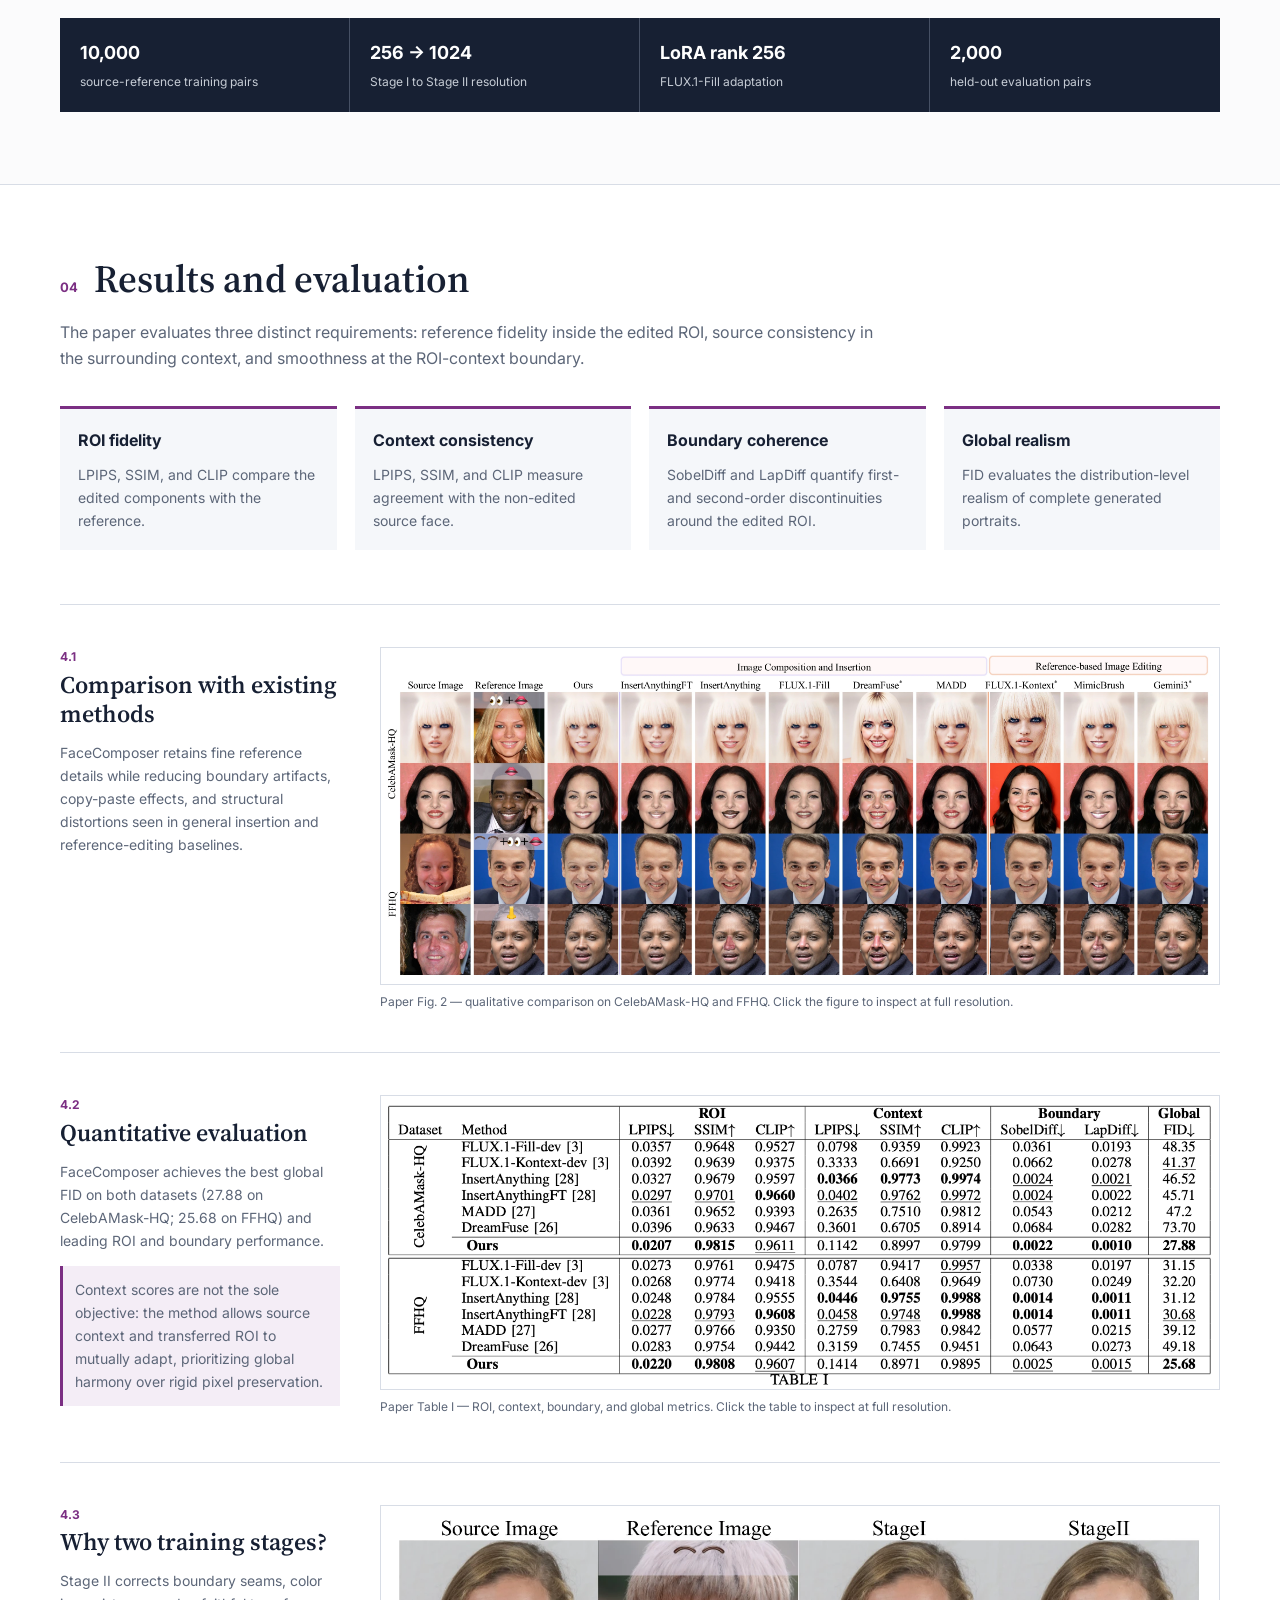
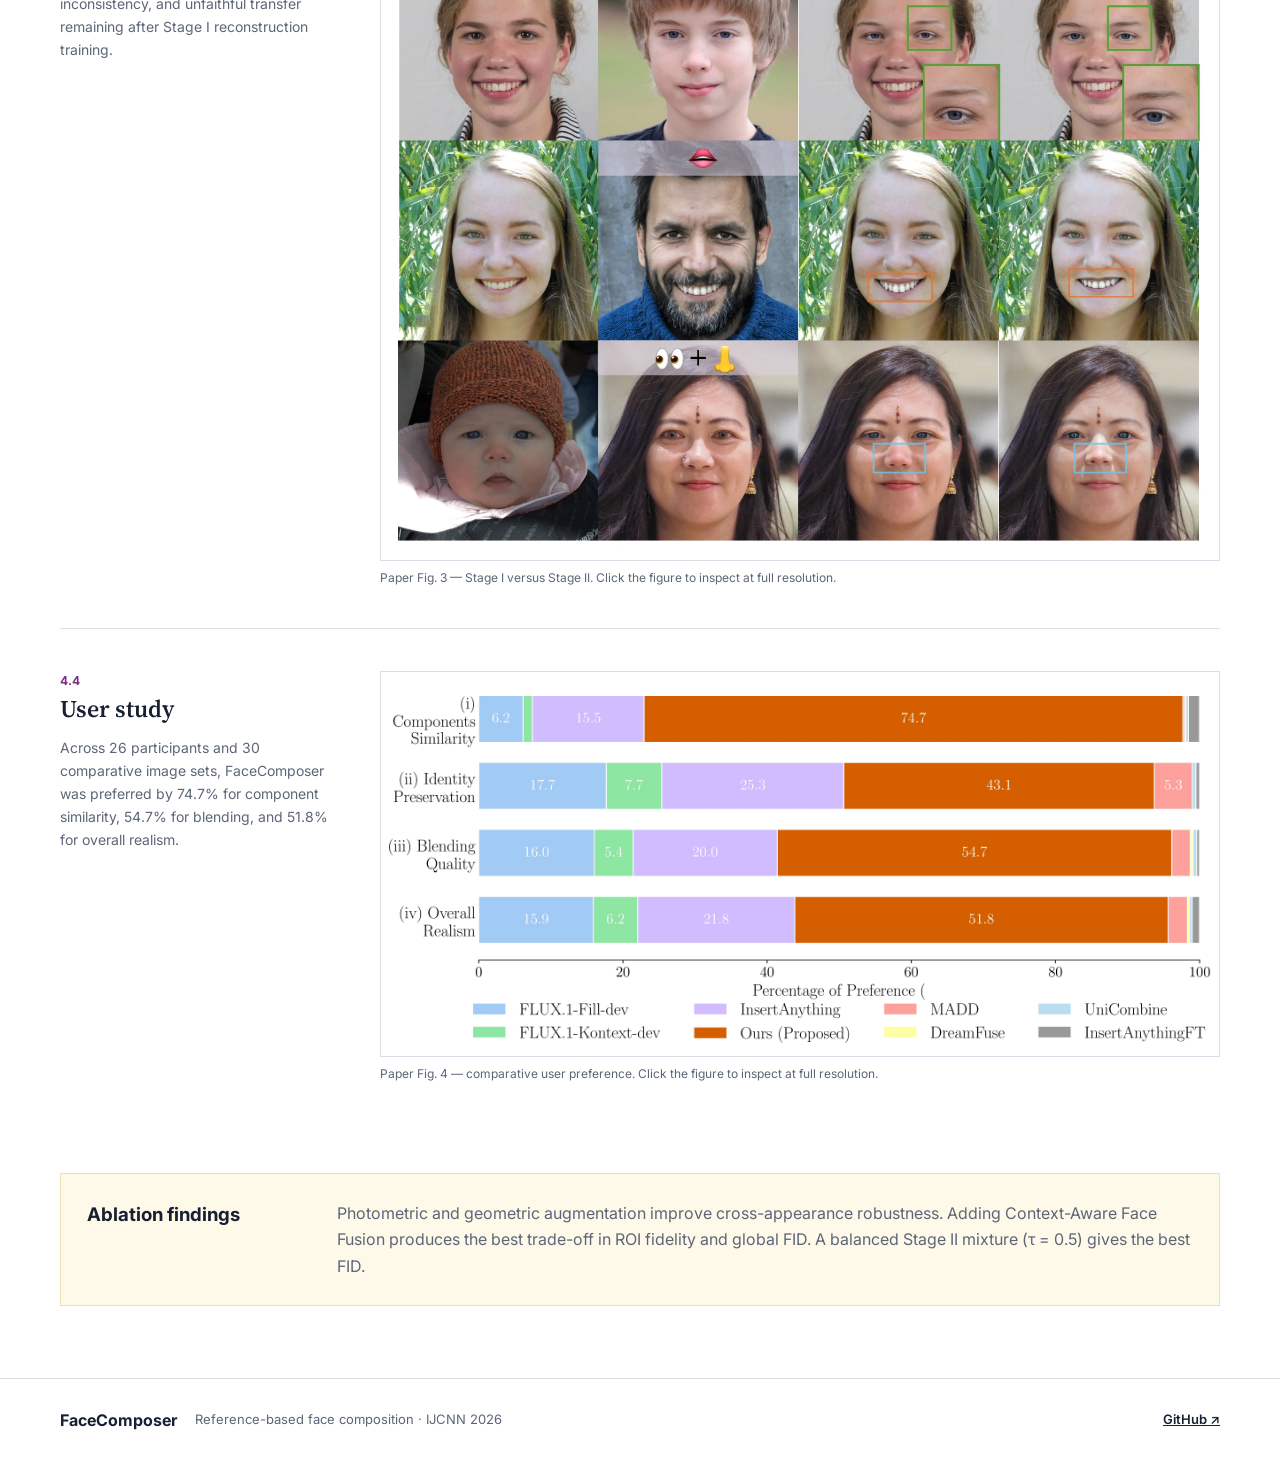
==== commit 7d8ad218: "Use direct divider drag in FaceComposer demo" ====
--- a/faceComposer/index.html
+++ b/faceComposer/index.html
@@ -106,11 +106,11 @@
               <div class="comparison">
                 <img id="result-image" src="case-01/01628_04393_eyebrows_eyes_mouth_nose.png" alt="FaceComposer result for Case 01 with eyebrows, eyes, nose, and mouth transferred" />
                 <div class="before-layer" id="before-layer"><img id="comparison-source" src="case-01/01628_04393_source.png" alt="Source portrait for Case 01" /></div>
-                <div class="divider" id="divider"><span>↔</span></div>
+                <div class="divider" id="divider" role="slider" tabindex="0" aria-label="Source and result comparison divider" aria-valuemin="0" aria-valuemax="100" aria-valuenow="46"><span>↔</span></div>
                 <span class="comparison-label before-label">Source</span><span class="comparison-label after-label">Result</span>
                 <div class="processing-overlay" id="processing-overlay" aria-hidden="true"><span></span><p>Updating selected regions</p></div>
               </div>
-              <label class="slider-label" for="comparison-slider"><span>Source</span><input id="comparison-slider" type="range" min="0" max="100" value="46" /><span>Result</span></label>
+              <input id="comparison-slider" class="comparison-value" type="range" min="0" max="100" value="46" tabindex="-1" aria-hidden="true" />
             </div>
           </div>
           <p class="technical-note"><strong>Precomputed interactive demo.</strong> Every component selection maps to a separately generated FaceComposer result. With no component selected, the source portrait is shown unchanged.</p>
--- a/faceComposer/styles.css
+++ b/faceComposer/styles.css
@@ -70,6 +70,9 @@
 .before-label { left:9px; } .after-label { right:9px; }
 .slider-label { display:grid; grid-template-columns:auto 1fr auto; gap:10px; align-items:center; margin-top:10px; color:var(--muted); font-size:11px; }
 .slider-label input { width:100%; accent-color:var(--accent); }
+.comparison-value { display:none; }
+.divider { z-index:5; cursor:ew-resize; touch-action:none; outline:none; }
+.divider:focus-visible span { outline:3px solid color-mix(in srgb,var(--accent) 35%,transparent); outline-offset:3px; }
 .processing-overlay { position:absolute; inset:0; display:grid; place-content:center; justify-items:center; gap:10px; background:rgba(255,255,255,.88); opacity:0; pointer-events:none; transition:opacity .15s; }
 .processing-overlay.active { opacity:1; }
 .processing-overlay span { width:30px; height:30px; border:2px solid #ccd2dc; border-top-color:var(--accent); border-radius:50%; animation:spin .7s linear infinite; }
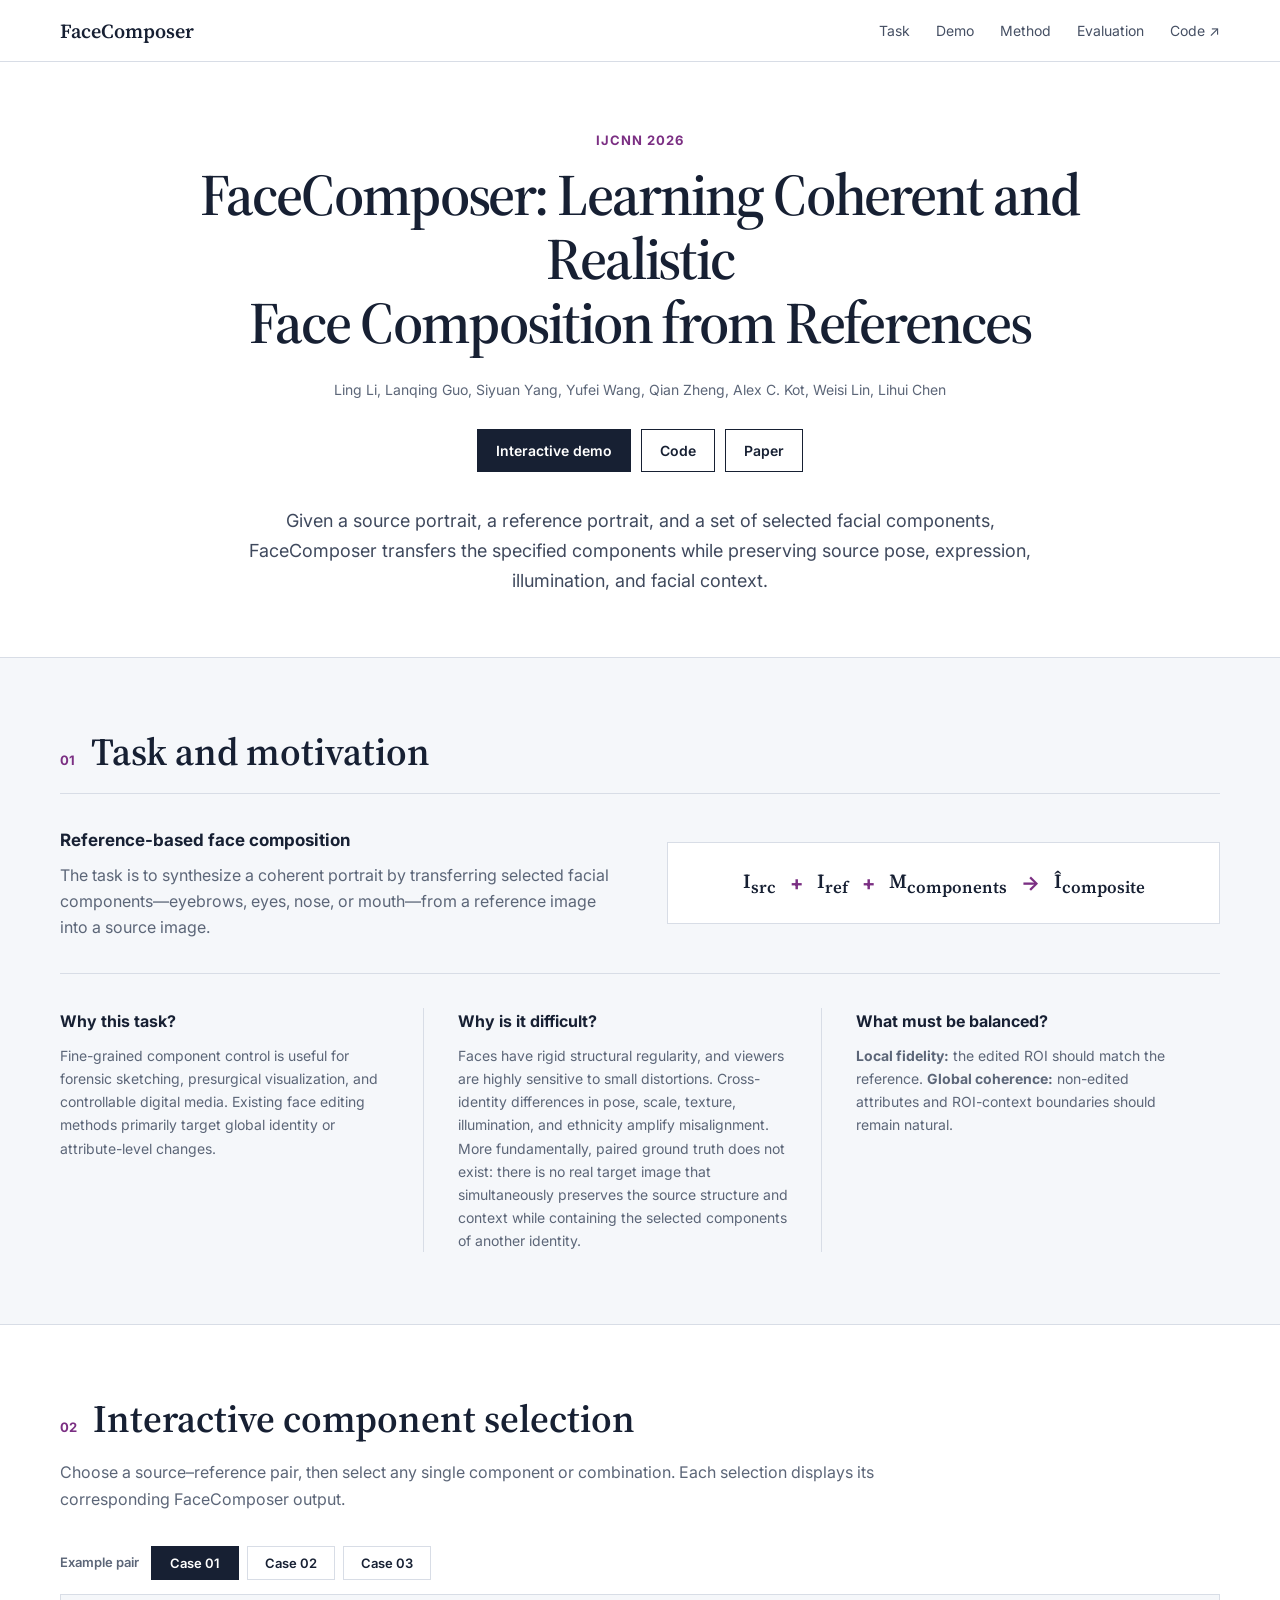
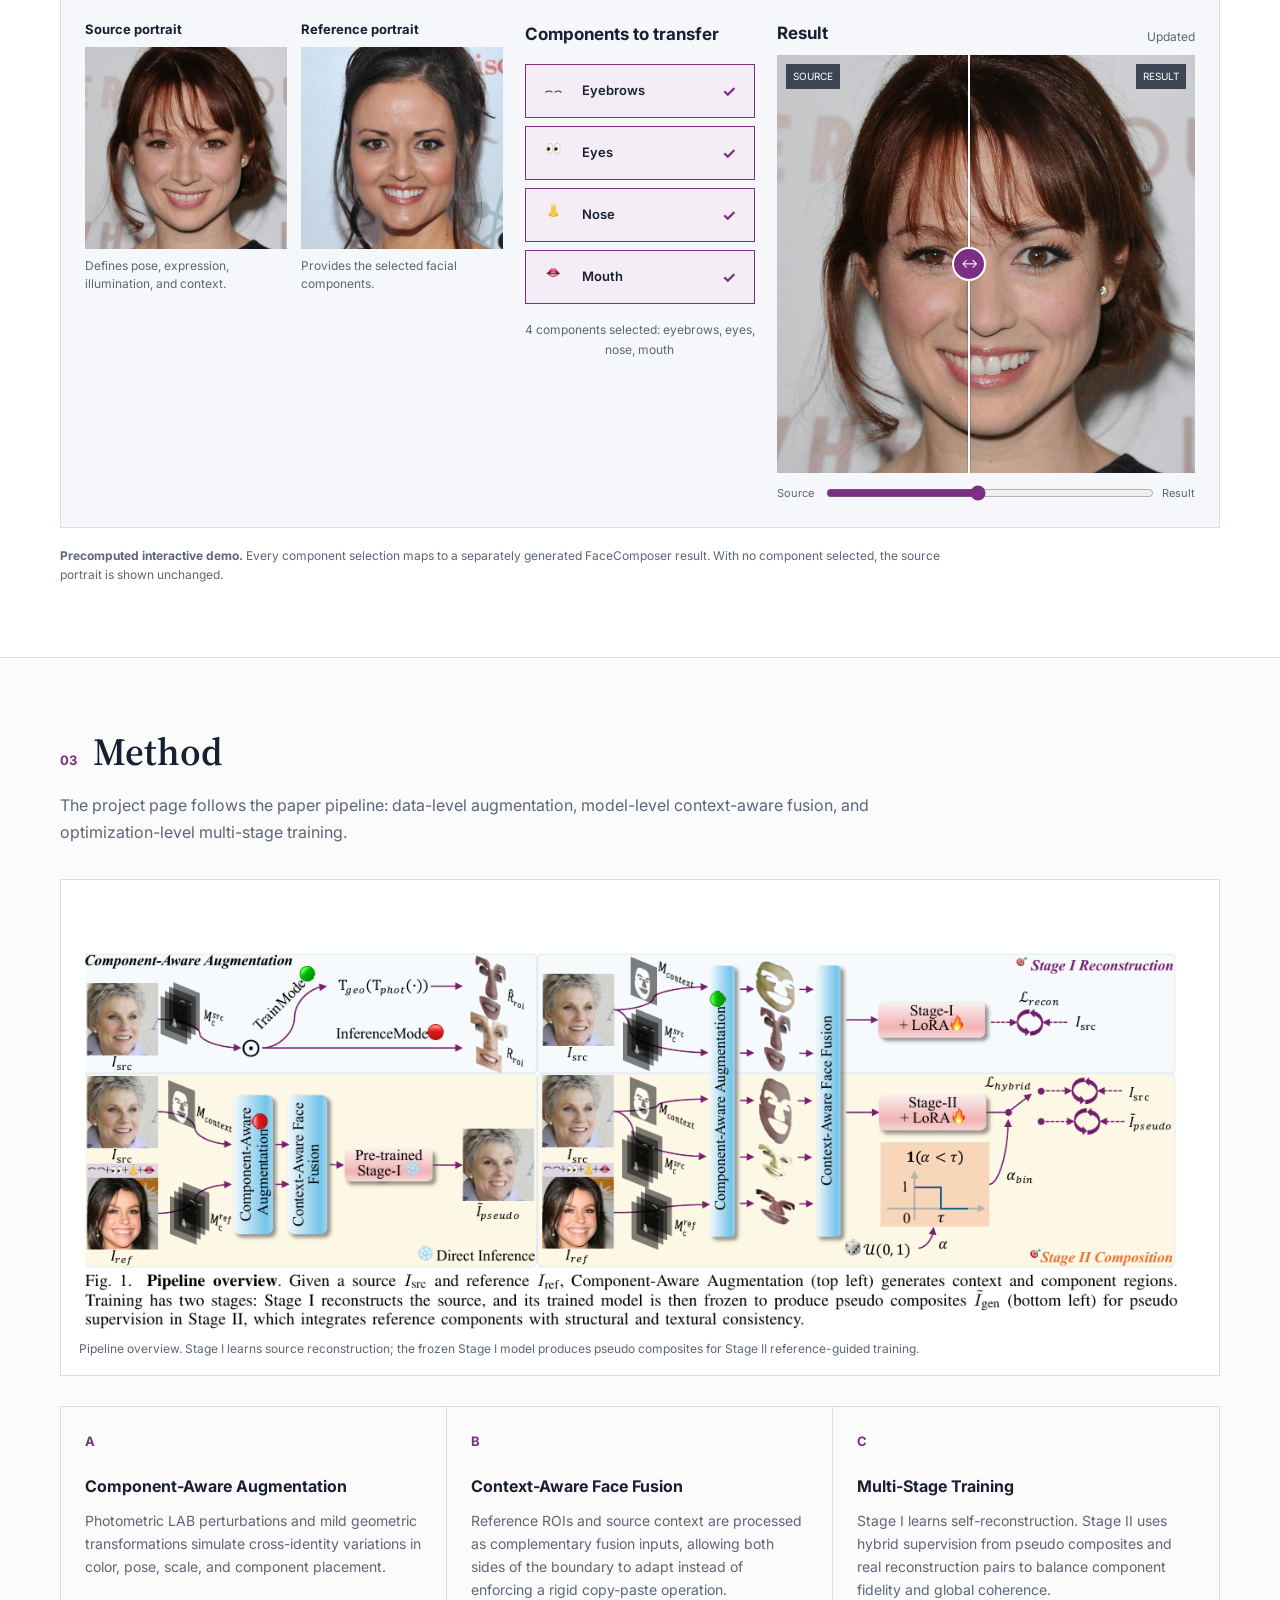
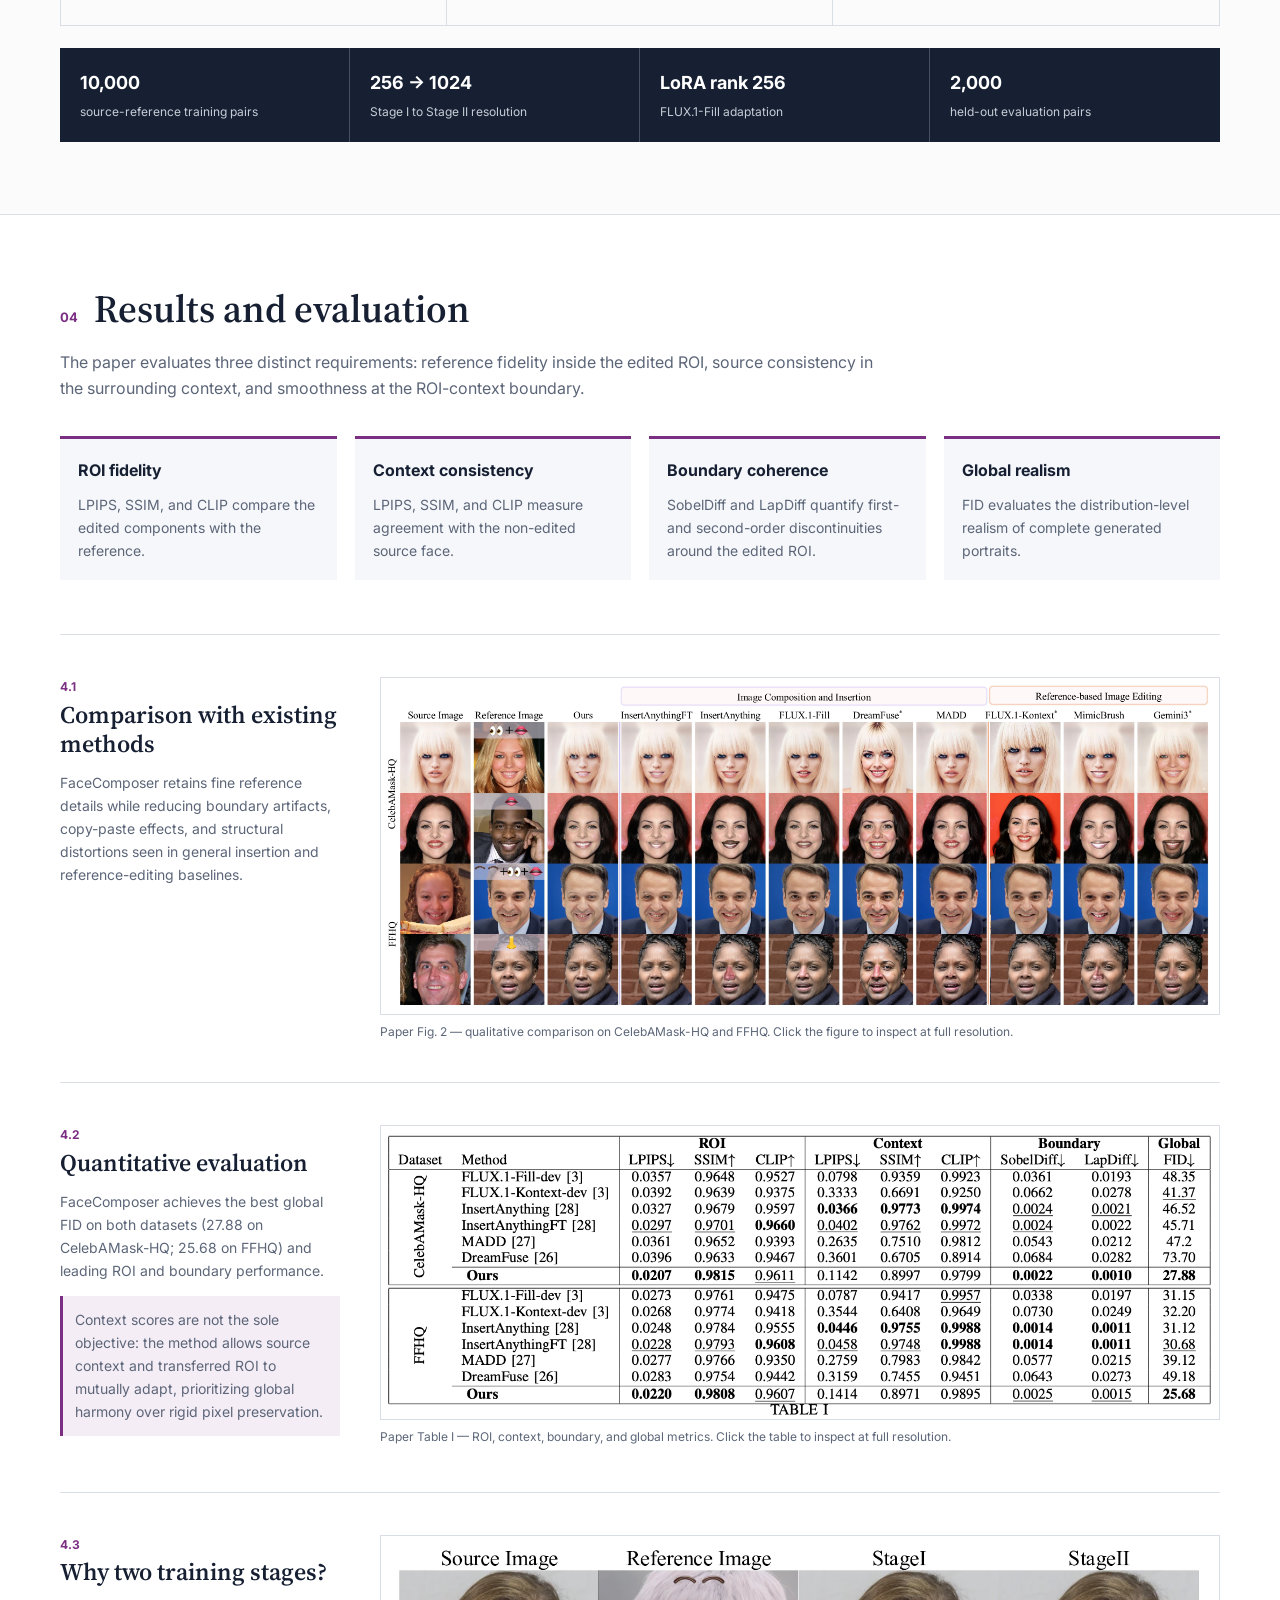
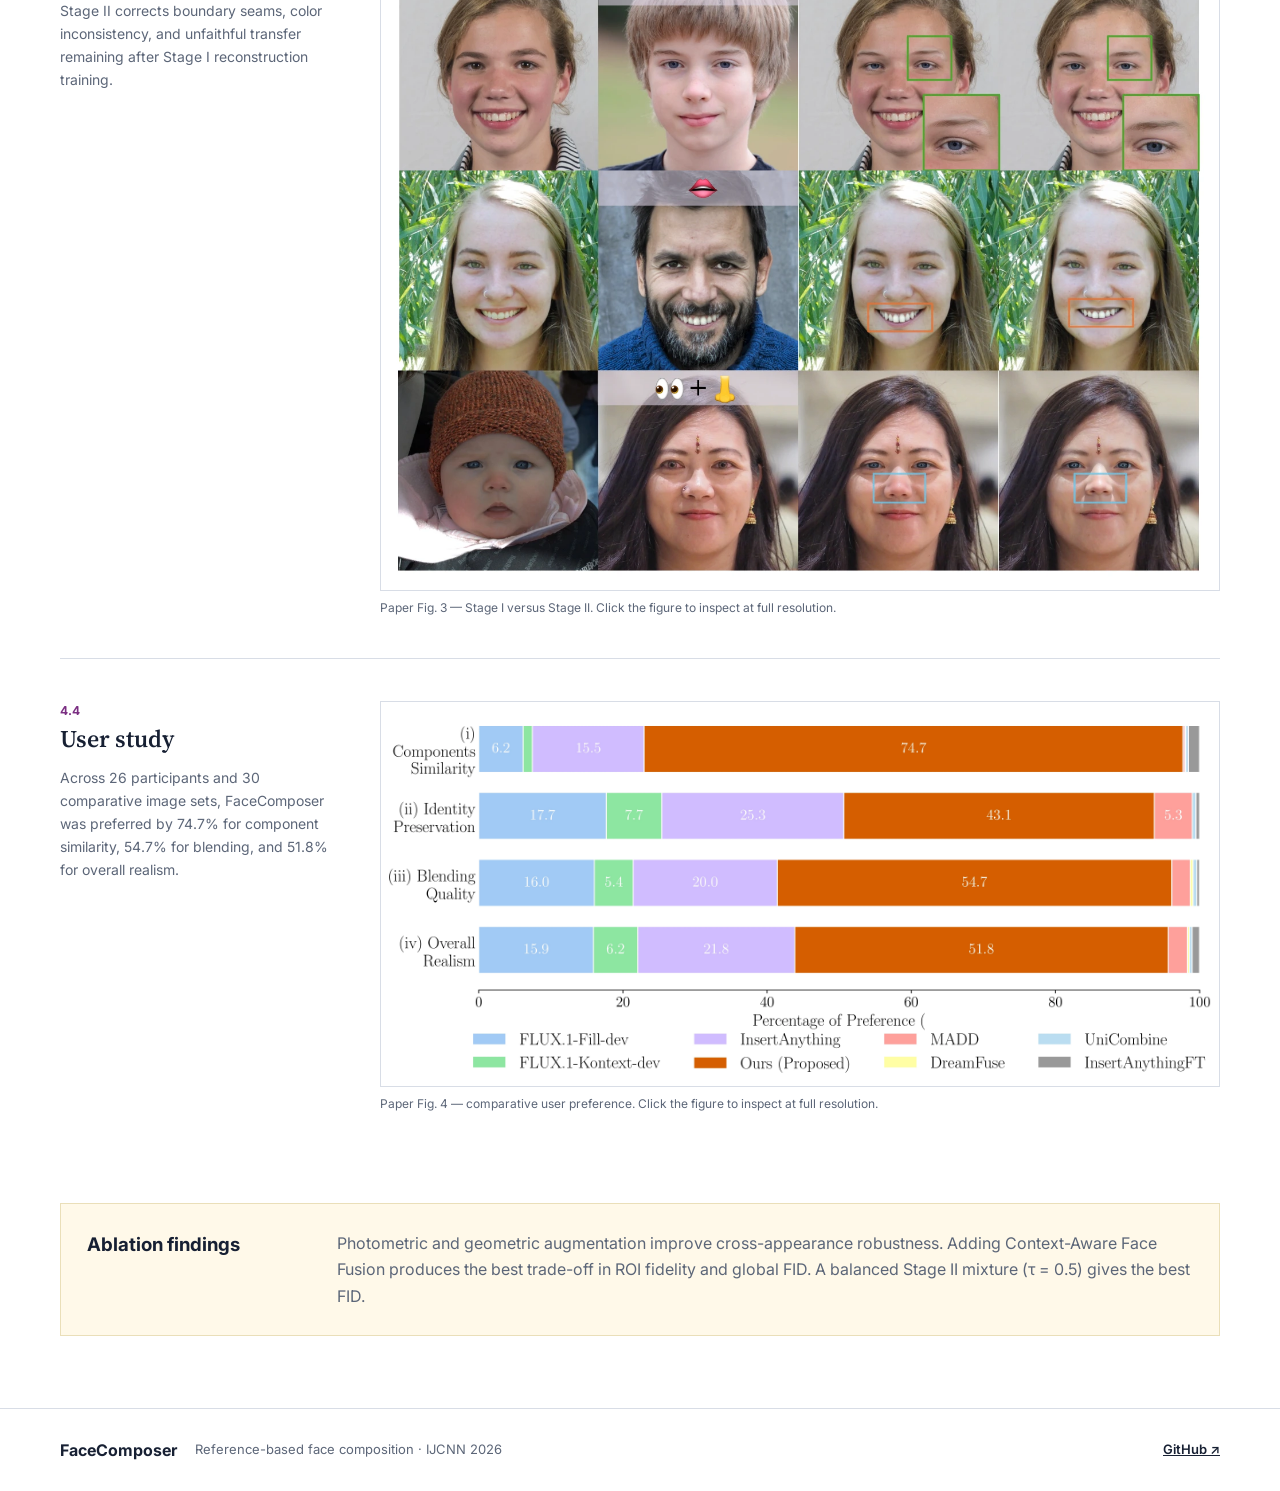
==== commit 2458ccc0: "Revert "Use direct divider drag in FaceComposer demo" This reverts commit 7d8ad218b739d7d7ebeaab740e" ====
--- a/faceComposer/index.html
+++ b/faceComposer/index.html
@@ -106,11 +106,11 @@
               <div class="comparison">
                 <img id="result-image" src="case-01/01628_04393_eyebrows_eyes_mouth_nose.png" alt="FaceComposer result for Case 01 with eyebrows, eyes, nose, and mouth transferred" />
                 <div class="before-layer" id="before-layer"><img id="comparison-source" src="case-01/01628_04393_source.png" alt="Source portrait for Case 01" /></div>
-                <div class="divider" id="divider" role="slider" tabindex="0" aria-label="Source and result comparison divider" aria-valuemin="0" aria-valuemax="100" aria-valuenow="46"><span>↔</span></div>
+                <div class="divider" id="divider"><span>↔</span></div>
                 <span class="comparison-label before-label">Source</span><span class="comparison-label after-label">Result</span>
                 <div class="processing-overlay" id="processing-overlay" aria-hidden="true"><span></span><p>Updating selected regions</p></div>
               </div>
-              <input id="comparison-slider" class="comparison-value" type="range" min="0" max="100" value="46" tabindex="-1" aria-hidden="true" />
+              <label class="slider-label" for="comparison-slider"><span>Source</span><input id="comparison-slider" type="range" min="0" max="100" value="46" /><span>Result</span></label>
             </div>
           </div>
           <p class="technical-note"><strong>Precomputed interactive demo.</strong> Every component selection maps to a separately generated FaceComposer result. With no component selected, the source portrait is shown unchanged.</p>
--- a/faceComposer/styles.css
+++ b/faceComposer/styles.css
@@ -70,9 +70,6 @@
 .before-label { left:9px; } .after-label { right:9px; }
 .slider-label { display:grid; grid-template-columns:auto 1fr auto; gap:10px; align-items:center; margin-top:10px; color:var(--muted); font-size:11px; }
 .slider-label input { width:100%; accent-color:var(--accent); }
-.comparison-value { display:none; }
-.divider { z-index:5; cursor:ew-resize; touch-action:none; outline:none; }
-.divider:focus-visible span { outline:3px solid color-mix(in srgb,var(--accent) 35%,transparent); outline-offset:3px; }
 .processing-overlay { position:absolute; inset:0; display:grid; place-content:center; justify-items:center; gap:10px; background:rgba(255,255,255,.88); opacity:0; pointer-events:none; transition:opacity .15s; }
 .processing-overlay.active { opacity:1; }
 .processing-overlay span { width:30px; height:30px; border:2px solid #ccd2dc; border-top-color:var(--accent); border-radius:50%; animation:spin .7s linear infinite; }
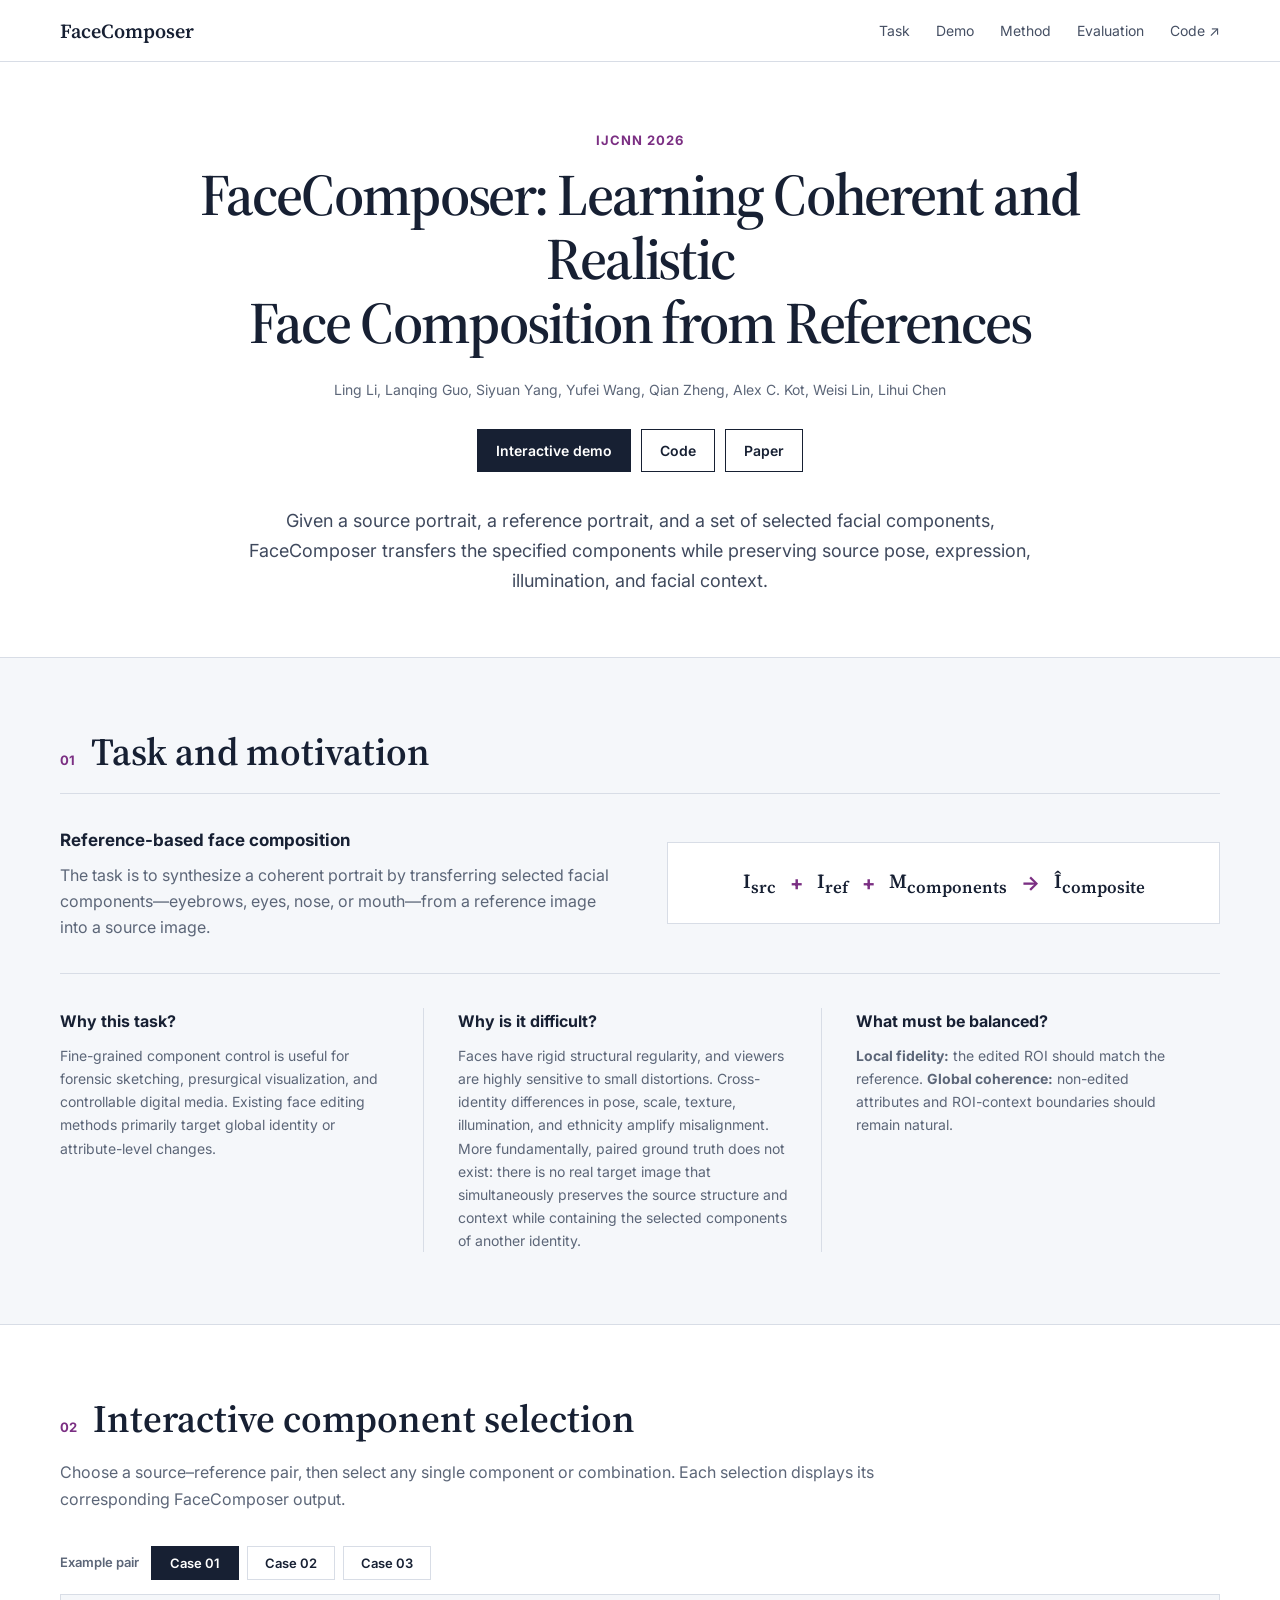
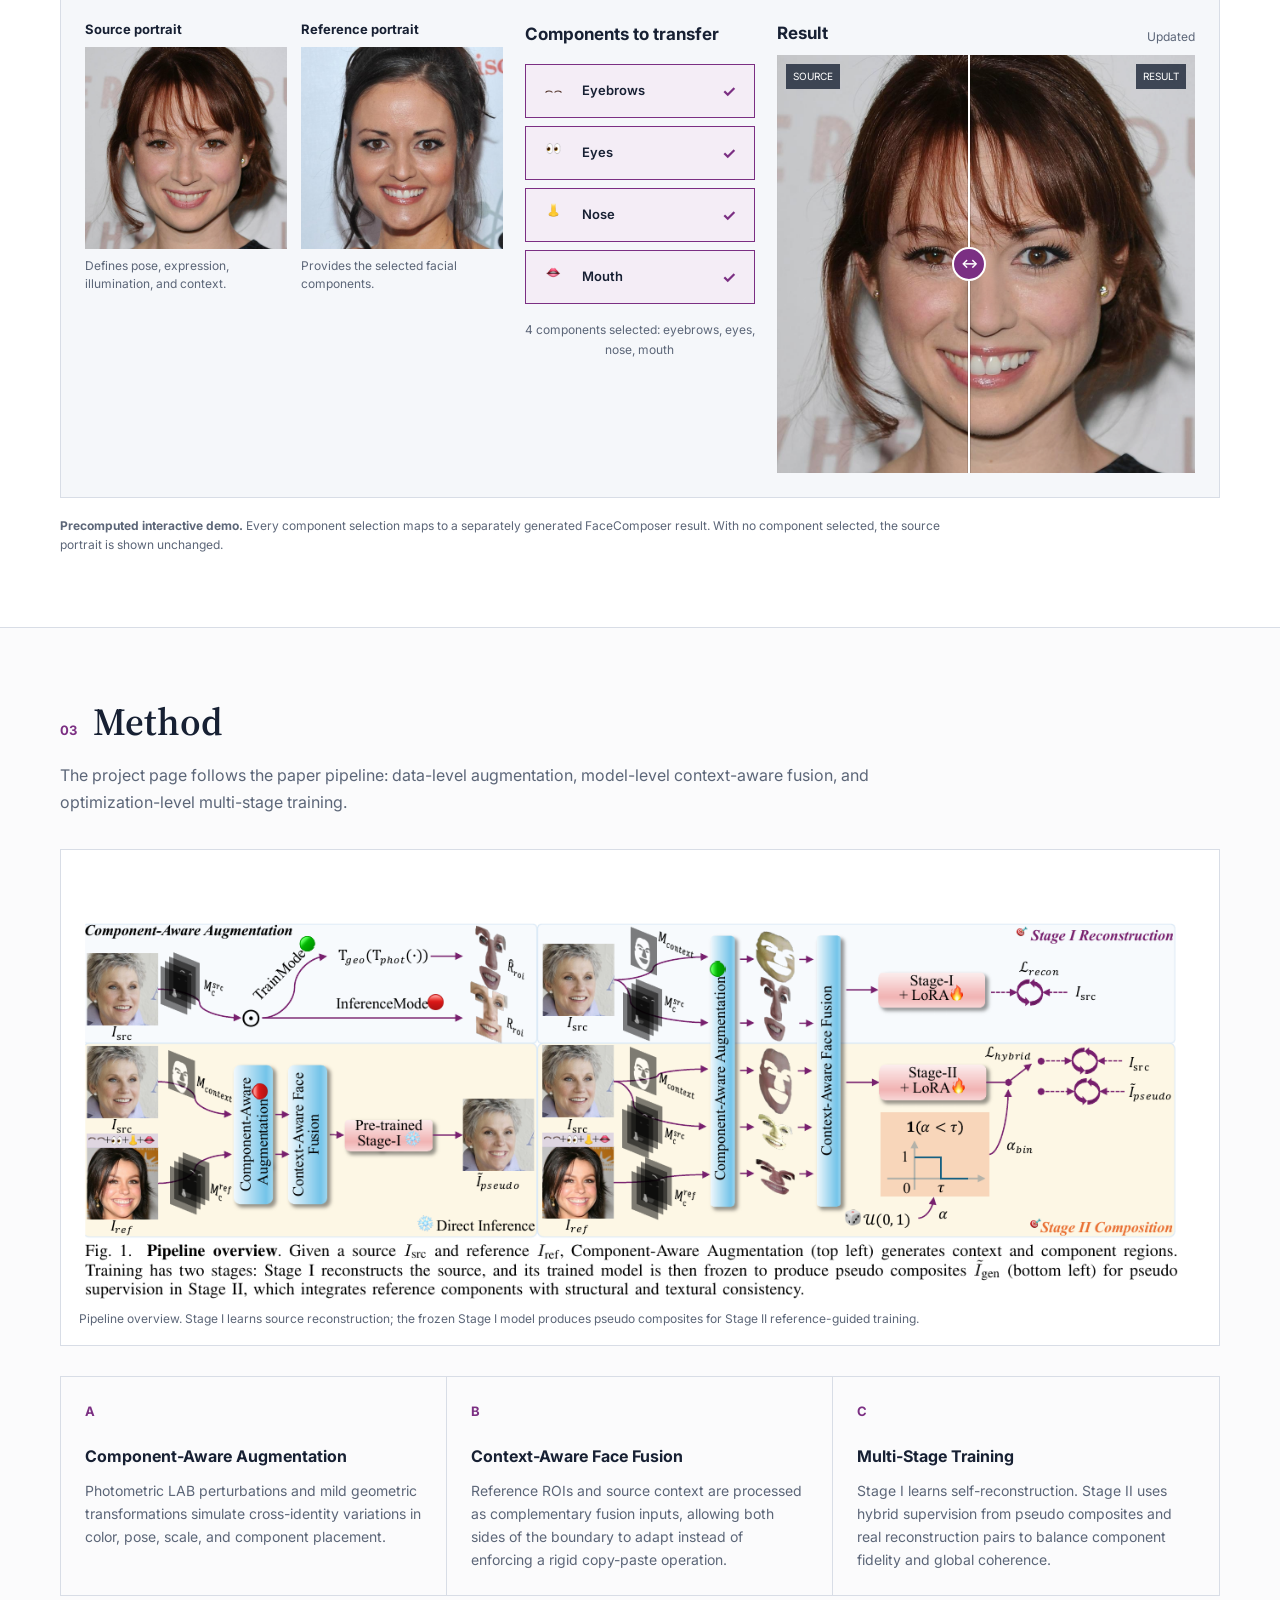
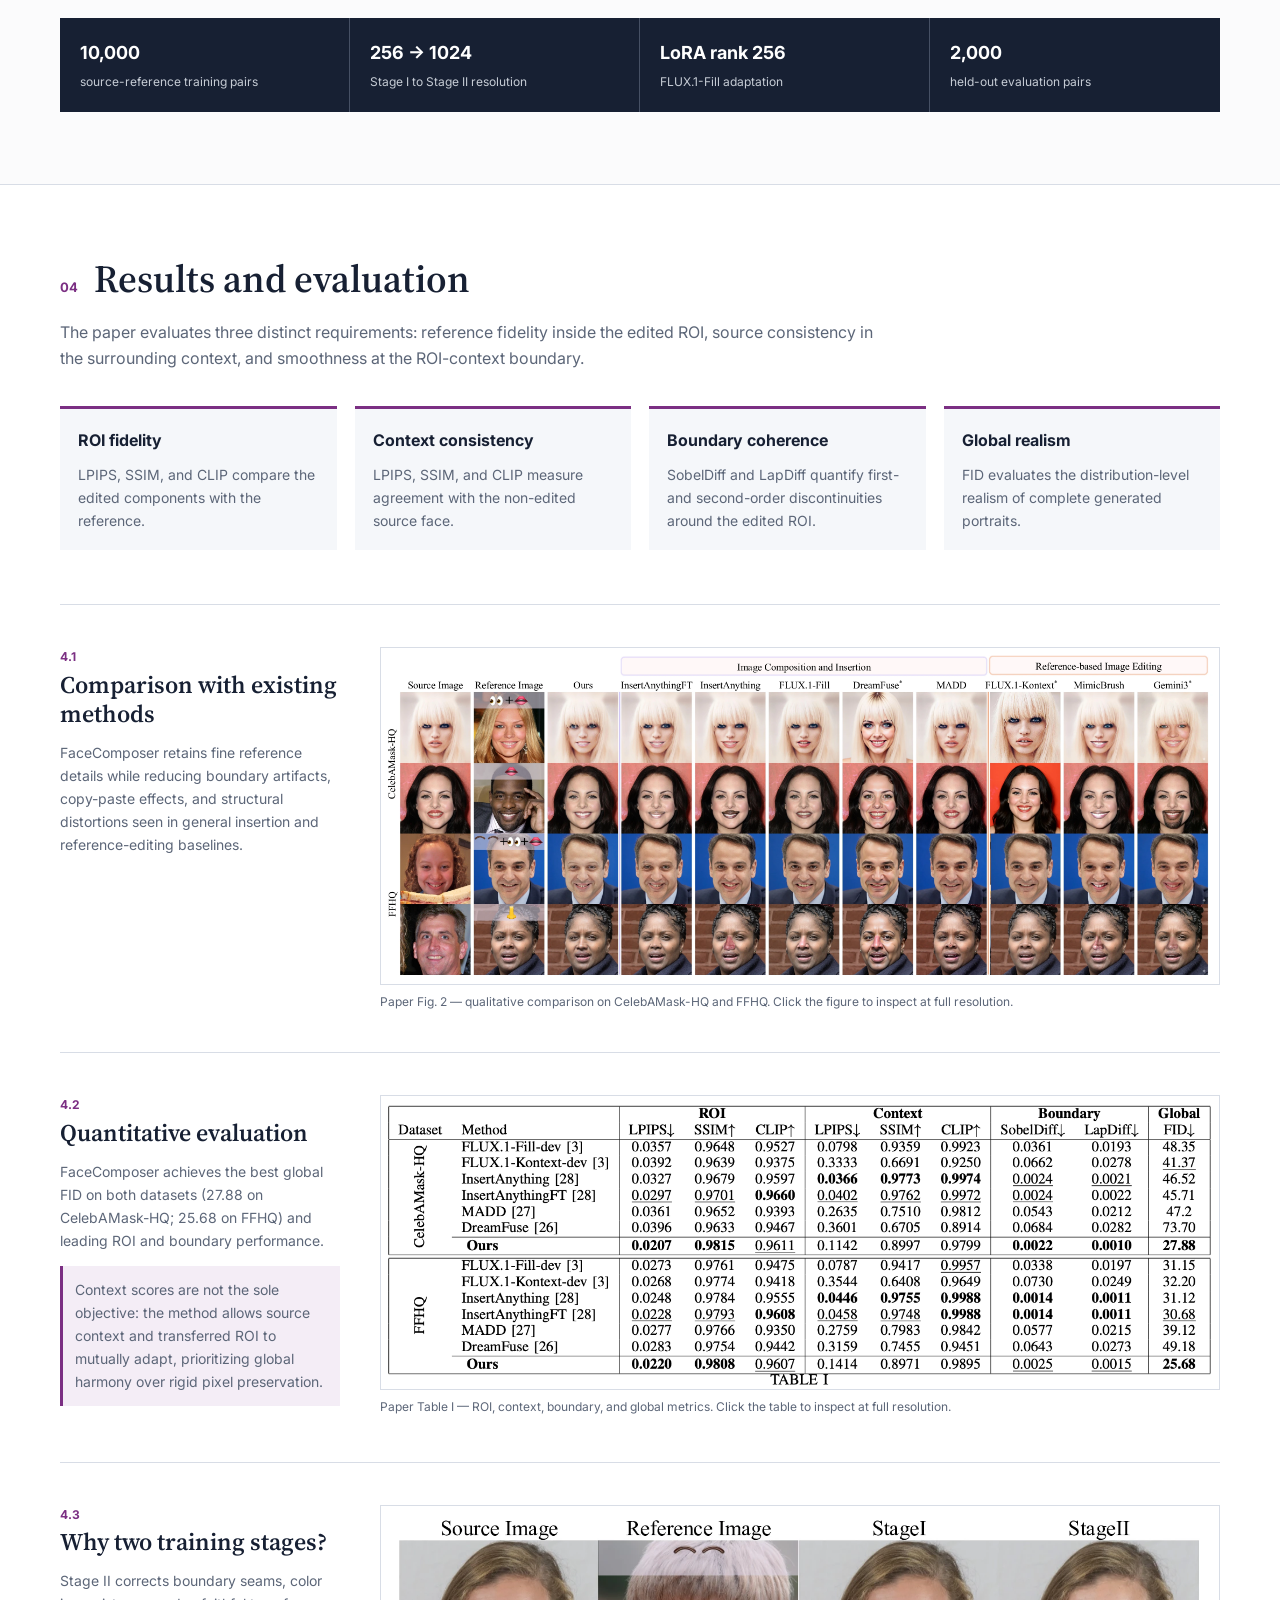
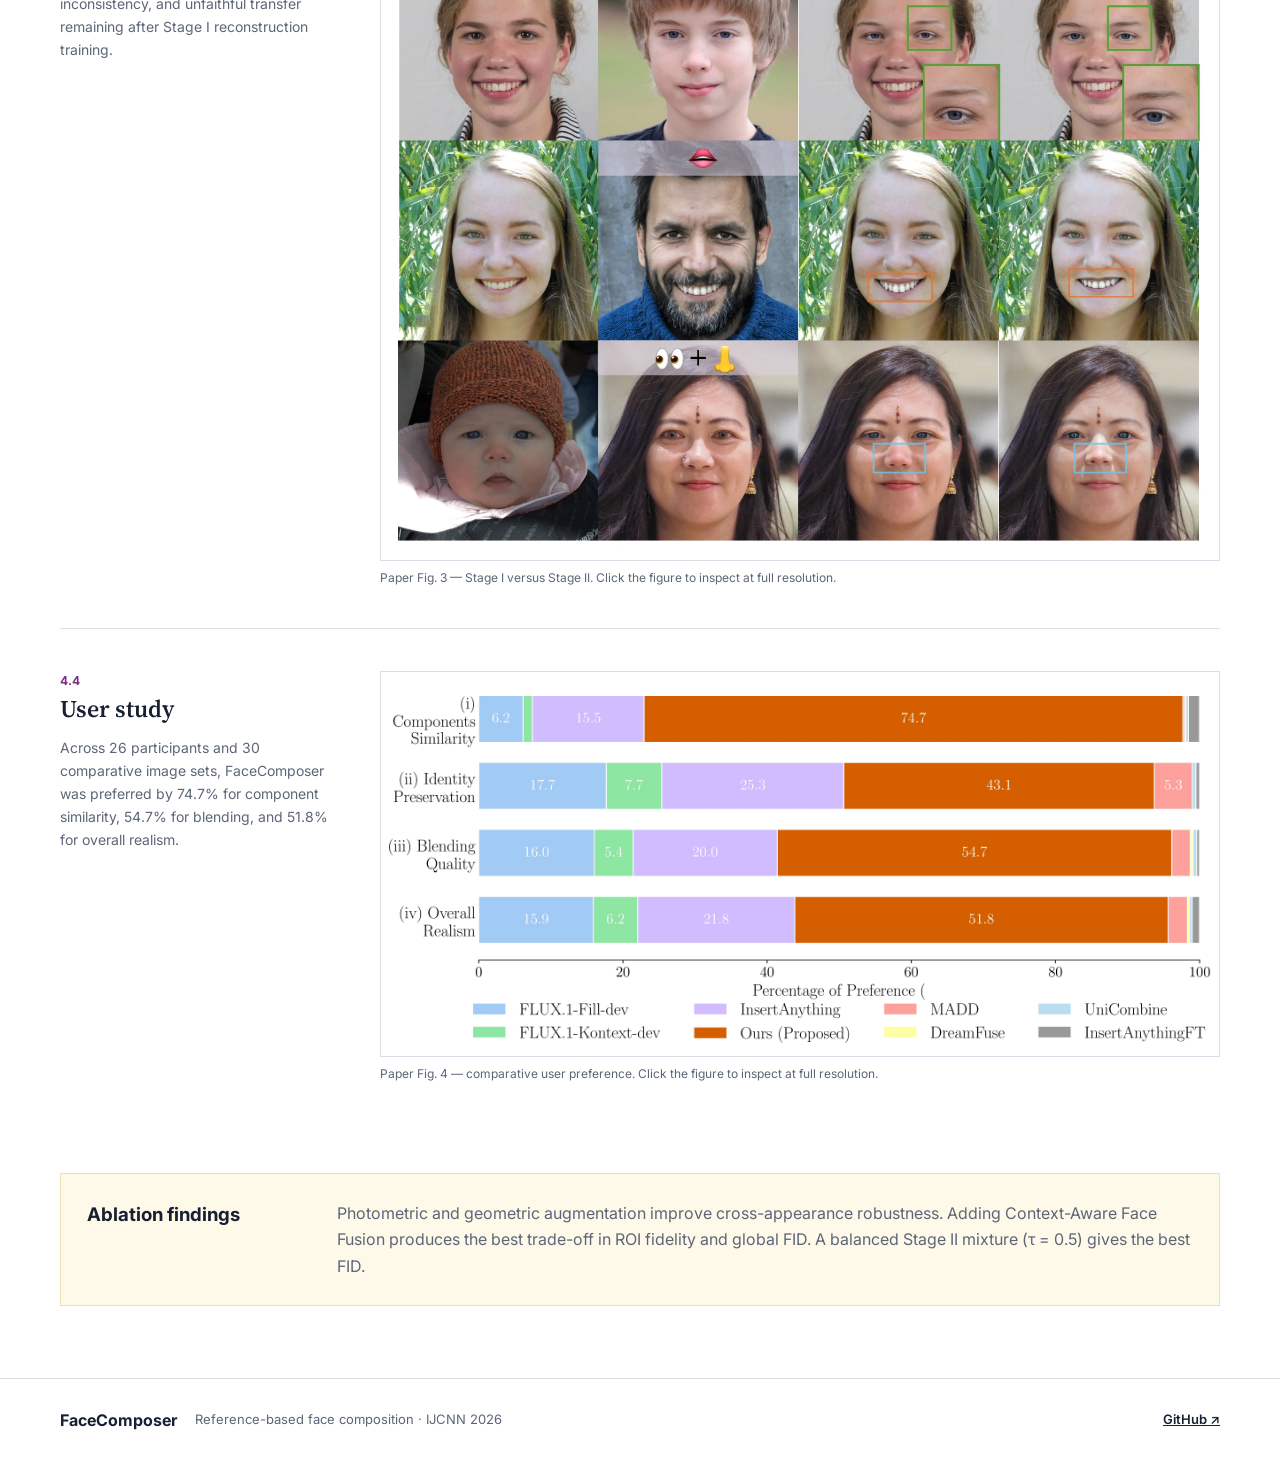
==== commit 1791a703: "Refine FaceComposer comparison handle" ====
--- a/faceComposer/index.html
+++ b/faceComposer/index.html
@@ -106,11 +106,11 @@
               <div class="comparison">
                 <img id="result-image" src="case-01/01628_04393_eyebrows_eyes_mouth_nose.png" alt="FaceComposer result for Case 01 with eyebrows, eyes, nose, and mouth transferred" />
                 <div class="before-layer" id="before-layer"><img id="comparison-source" src="case-01/01628_04393_source.png" alt="Source portrait for Case 01" /></div>
-                <div class="divider" id="divider"><span>↔</span></div>
+                <div class="divider" id="divider"><button class="divider-handle" id="divider-handle" type="button" aria-label="Drag to compare source and result" aria-valuemin="0" aria-valuemax="100" aria-valuenow="46">↔</button></div>
                 <span class="comparison-label before-label">Source</span><span class="comparison-label after-label">Result</span>
                 <div class="processing-overlay" id="processing-overlay" aria-hidden="true"><span></span><p>Updating selected regions</p></div>
               </div>
-              <label class="slider-label" for="comparison-slider"><span>Source</span><input id="comparison-slider" type="range" min="0" max="100" value="46" /><span>Result</span></label>
+              <input id="comparison-slider" class="comparison-value" type="range" min="0" max="100" value="46" tabindex="-1" aria-hidden="true" />
             </div>
           </div>
           <p class="technical-note"><strong>Precomputed interactive demo.</strong> Every component selection maps to a separately generated FaceComposer result. With no component selected, the source portrait is shown unchanged.</p>
--- a/faceComposer/styles.css
+++ b/faceComposer/styles.css
@@ -64,12 +64,14 @@
 #result-image,.before-layer,.before-layer img { width:100%; height:100%; object-fit:cover; display:block; }
 .before-layer { position:absolute; inset:0; overflow:hidden; clip-path:inset(0 54% 0 0); }
 .before-layer img { position:absolute; inset:0; }
-.divider { position:absolute; top:0; bottom:0; left:46%; width:2px; background:#fff; transform:translateX(-1px); box-shadow:0 0 0 1px rgba(0,0,0,.14); }
-.divider span { position:absolute; top:50%; left:50%; display:grid; place-items:center; width:34px; height:34px; transform:translate(-50%,-50%); border:2px solid #fff; border-radius:50%; background:var(--accent); color:#fff; font-size:13px; }
+.divider { position:absolute; z-index:5; top:0; bottom:0; left:46%; width:2px; background:#fff; transform:translateX(-1px); box-shadow:0 0 0 1px rgba(0,0,0,.14); pointer-events:none; }
+.divider-handle { position:absolute; top:50%; left:50%; display:grid; place-items:center; width:34px; height:34px; padding:0; transform:translate(-50%,-50%); border:2px solid #fff; border-radius:50%; background:var(--accent); color:#fff; font:inherit; font-size:13px; font-weight:700; cursor:ew-resize; touch-action:none; pointer-events:auto; }
+.divider-handle:focus-visible { outline:3px solid rgba(112,76,174,.35); outline-offset:3px; }
 .comparison-label { position:absolute; top:9px; padding:4px 7px; background:rgba(23,32,51,.78); color:#fff; font-size:10px; text-transform:uppercase; }
 .before-label { left:9px; } .after-label { right:9px; }
 .slider-label { display:grid; grid-template-columns:auto 1fr auto; gap:10px; align-items:center; margin-top:10px; color:var(--muted); font-size:11px; }
 .slider-label input { width:100%; accent-color:var(--accent); }
+.comparison-value { display:none; }
 .processing-overlay { position:absolute; inset:0; display:grid; place-content:center; justify-items:center; gap:10px; background:rgba(255,255,255,.88); opacity:0; pointer-events:none; transition:opacity .15s; }
 .processing-overlay.active { opacity:1; }
 .processing-overlay span { width:30px; height:30px; border:2px solid #ccd2dc; border-top-color:var(--accent); border-radius:50%; animation:spin .7s linear infinite; }
